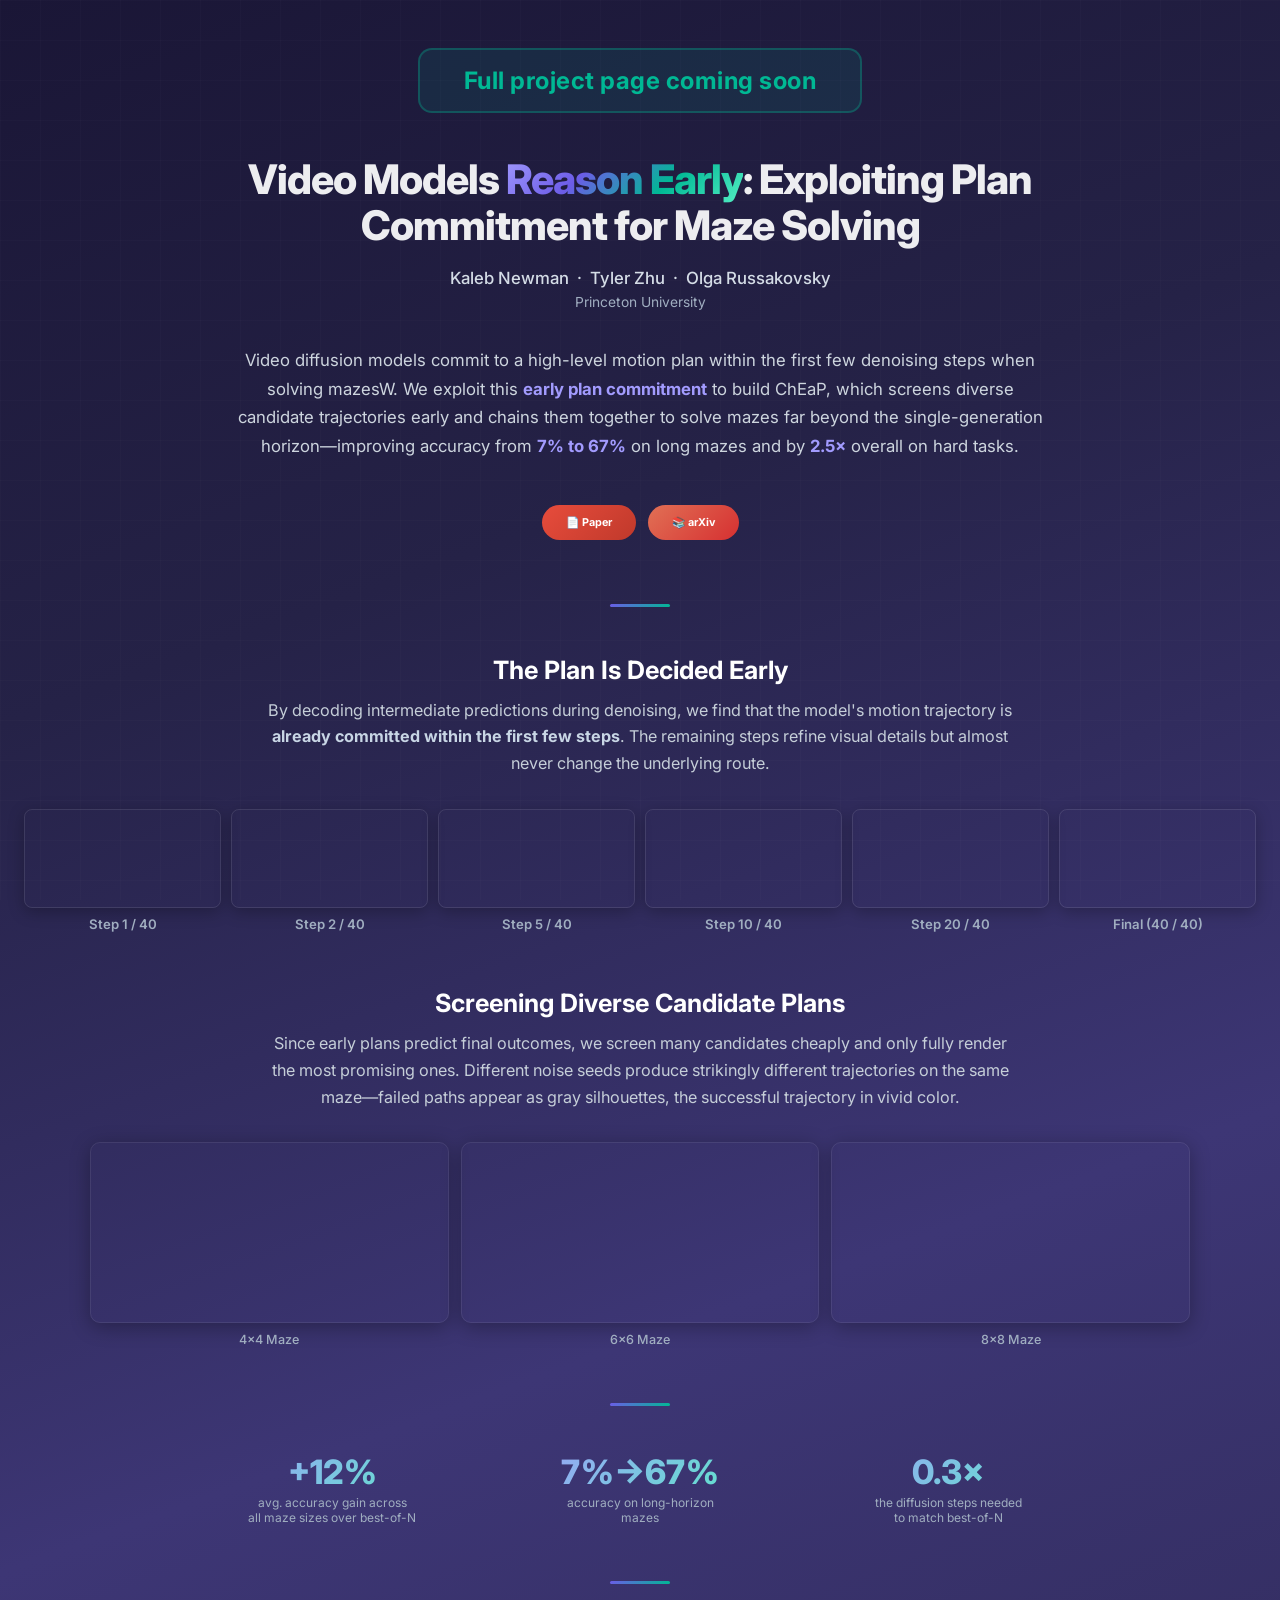
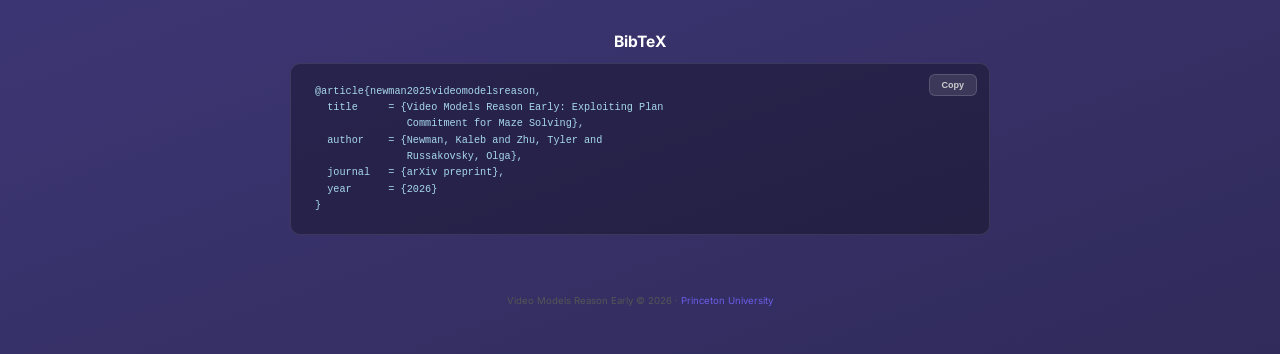
==== index.html @ 37dc49bd "relative sizing_2" ====
<!DOCTYPE html>
<html lang="en">
<head>
  <meta charset="UTF-8">
  <meta name="viewport" content="width=device-width, initial-scale=1.0">
  <title>Video Models Reason Early</title>
  <link rel="preconnect" href="https://fonts.googleapis.com">
  <link href="https://fonts.googleapis.com/css2?family=Inter:wght@400;500;600;700;800;900&display=swap" rel="stylesheet">
  <style>
    :root {
      --accent-1: #6c5ce7;
      --accent-2: #00b894;
      --dark: #1a1a2e;
      --text: #ededf0;
      --text-dim: #a0aec0;
    }
    *, *::before, *::after { box-sizing: border-box; margin: 0; padding: 0; }
    html { scroll-behavior: smooth; font-size: 12px; }
    body {
      font-family: 'Inter', system-ui, sans-serif;
      background: linear-gradient(160deg, #1a1636 0%, #252247 30%, #3d3675 65%, #302b5a 100%);
      color: var(--text);
      min-height: 100vh;
      padding: 48px 24px;
      overflow-x: hidden;
    }
    body::before {
      content: '';
      position: fixed;
      inset: 0;
      background-image:
        linear-gradient(rgba(255,255,255,0.015) 1px, transparent 1px),
        linear-gradient(90deg, rgba(255,255,255,0.015) 1px, transparent 1px);
      background-size: 40px 40px;
      pointer-events: none;
      z-index: 0;
    }

    .wrapper {
      position: relative;
      z-index: 1;
      max-width: 1100px;
      width: 100%;
      margin: 0 auto;
      text-align: center;
    }

    /* Coming soon - prominent at top */
    .coming-soon-top {
      display: inline-block;
      padding: 16px 44px;
      border-radius: 14px;
      font-size: 2.0rem;
      font-weight: 700;
      color: var(--accent-2);
      background: rgba(0, 184, 148, 0.1);
      border: 2px solid rgba(0, 184, 148, 0.3);
      margin-bottom: 44px;
      letter-spacing: 0.5px;
    }

    h1 {
      font-size: 3.4rem;
      font-weight: 800;
      line-height: 1.12;
      letter-spacing: -1px;
      margin-bottom: 20px;
      max-width: 1000px;
      margin-left: auto;
      margin-right: auto;
    }
    h1 .highlight {
      background: linear-gradient(135deg, #a29bfe, #6c5ce7, #00b894, #55efc4);
      -webkit-background-clip: text;
      -webkit-text-fill-color: transparent;
      background-clip: text;
    }

    .authors {
      font-size: 1.4rem;
      color: #d4dce6;
      margin-bottom: 6px;
      font-weight: 500;
    }
    .affiliation {
      font-size: 1.15rem;
      color: var(--text-dim);
      margin-bottom: 36px;
    }

    .synopsis {
      font-size: 1.4rem;
      line-height: 1.7;
      color: #cdd5de;
      max-width: 820px;
      margin: 0 auto 44px;
    }
    .synopsis strong { color: #a29bfe; }

    .links {
      display: flex;
      gap: 12px;
      justify-content: center;
      flex-wrap: wrap;
      margin-bottom: 64px;
    }
    .links a {
      display: inline-flex;
      align-items: center;
      gap: 6px;
      padding: 11px 24px;
      border-radius: 50px;
      font-size: 0.9rem;
      font-weight: 700;
      text-decoration: none;
      transition: transform 0.2s, box-shadow 0.2s;
    }
    .links a:hover {
      transform: translateY(-2px);
      box-shadow: 0 6px 20px rgba(0,0,0,0.35);
    }
    .btn-paper { background: linear-gradient(135deg, #e74c3c, #c0392b); color: #fff; }
    .btn-arxiv { background: linear-gradient(135deg, #e17055, #d63031); color: #fff; }
    .btn-code  { background: linear-gradient(135deg, #2d3436, #636e72); color: #fff; }

    /* Divider */
    .divider {
      width: 60px;
      height: 3px;
      background: linear-gradient(135deg, var(--accent-1), var(--accent-2));
      border-radius: 2px;
      margin: 0 auto 48px;
    }

    /* Section titles */
    .section-title {
      font-size: 2.1rem;
      font-weight: 700;
      margin-bottom: 12px;
      color: #fff;
    }
    .section-desc {
      font-size: 1.35rem;
      line-height: 1.65;
      color: #c5ced8;
      max-width: 750px;
      margin: 0 auto 32px;
    }
    .section-desc strong { color: #c8d6e5; }

    /* Lockin video strip */
    .lockin-strip {
      display: grid;
      grid-template-columns: repeat(6, 1fr);
      gap: 10px;
      margin-bottom: 56px;
      width: 100vw;
      max-width: 1700px;
      margin-left: auto;
      margin-right: auto;
      position: relative;
      left: 50%;
      transform: translateX(-50%);
      padding: 0 24px;
    }
    .lockin-strip video {
      width: 100%;
      border-radius: 8px;
      border: 1px solid rgba(255,255,255,0.1);
      box-shadow: 0 4px 16px rgba(0,0,0,0.25);
    }
    .lockin-strip .step-label {
      margin-top: 5px;
      font-size: 1.1rem;
      color: var(--text-dim);
      font-weight: 600;
    }

    /* Ghost video grid */
    .video-grid {
      display: grid;
      grid-template-columns: repeat(3, 1fr);
      gap: 12px;
      margin-bottom: 56px;
    }
    .video-grid video {
      width: 100%;
      border-radius: 10px;
      border: 1px solid rgba(255,255,255,0.08);
      box-shadow: 0 4px 20px rgba(0,0,0,0.3);
    }
    .video-label {
      margin-top: 6px;
      font-size: 1.05rem;
      color: var(--text-dim);
      font-weight: 500;
    }

    /* Result stats row */
    .stats-row {
      display: grid;
      grid-template-columns: repeat(3, 1fr);
      gap: 24px;
      max-width: 900px;
      margin: 0 auto 56px;
    }
    .stat-item {
      text-align: center;
    }
    .stat-number {
      font-size: 2.8rem;
      font-weight: 800;
      background: linear-gradient(135deg, #a29bfe, #55efc4);
      -webkit-background-clip: text;
      -webkit-text-fill-color: transparent;
      background-clip: text;
      line-height: 1.1;
    }
    .stat-label {
      font-size: 1rem;
      color: var(--text-dim);
      margin-top: 4px;
    }

    /* BibTeX */
    .bibtex-section {
      max-width: 700px;
      margin: 0 auto 40px;
      text-align: left;
    }
    .bibtex-title {
      font-size: 1.3rem;
      font-weight: 700;
      color: #fff;
      margin-bottom: 12px;
      text-align: center;
    }
    .bibtex-box {
      background: rgba(0,0,0,0.3);
      border: 1px solid rgba(255,255,255,0.1);
      border-radius: 10px;
      padding: 20px 24px;
      font-family: 'JetBrains Mono', 'Fira Code', 'Consolas', monospace;
      font-size: 0.85rem;
      line-height: 1.6;
      color: #a8d8ea;
      overflow-x: auto;
      position: relative;
    }
    .bibtex-box .copy-btn {
      position: absolute;
      top: 10px; right: 12px;
      background: rgba(255,255,255,0.1);
      color: #ccc;
      border: 1px solid rgba(255,255,255,0.15);
      padding: 5px 12px;
      border-radius: 6px;
      cursor: pointer;
      font-size: 0.75rem;
      font-weight: 600;
      transition: background 0.2s;
    }
    .bibtex-box .copy-btn:hover { background: rgba(255,255,255,0.2); }

    .footer {
      margin-top: 60px;
      font-size: 0.8rem;
      color: #555;
    }
    .footer a { color: var(--accent-1); text-decoration: none; }

    @media (max-width: 768px) {
      h1 { font-size: 2rem; }
      .video-grid { grid-template-columns: 1fr; max-width: 400px; margin-left: auto; margin-right: auto; }
      .lockin-strip { grid-template-columns: repeat(3, 1fr); }
      .stats-row { grid-template-columns: 1fr; gap: 32px; }
    }
  </style>
</head>
<body>

<div class="wrapper">

  <div class="coming-soon-top">
    Full project page coming soon
  </div>

  <h1>
    Video Models <span class="highlight">Reason Early</span>:
    Exploiting Plan Commitment for Maze Solving
  </h1>

  <p class="authors">Kaleb Newman &nbsp;&middot;&nbsp; Tyler Zhu &nbsp;&middot;&nbsp; Olga Russakovsky</p>
  <p class="affiliation">Princeton University</p>

  <p class="synopsis">
    Video diffusion models commit to a high-level motion plan within the first few denoising steps when solving mazesW.
    We exploit this <strong>early plan commitment</strong> to build ChEaP, which screens diverse candidate
    trajectories early and chains them together to solve mazes far beyond the single-generation horizon&mdash;improving
    accuracy from <strong>7% to 67%</strong> on long mazes and by <strong>2.5&times;</strong> overall on hard tasks.
  </p>

  <div class="links">
    <a href="#" class="btn-paper">&#128196; Paper</a>
    <a href="#" class="btn-arxiv">&#128218; arXiv</a>
    <!-- <a href="#" class="btn-code">&#128187; Code</a> -->
  </div>

  <div class="divider"></div>

  <!-- ==================== EARLY PLAN COMMITMENT ==================== -->
  <div class="section-title">The Plan Is Decided Early</div>
  <p class="section-desc">
    By decoding intermediate predictions during denoising, we find that the model's motion trajectory
    is <strong>already committed within the first few steps</strong>. The remaining steps refine
    visual details but almost never change the underlying route.
  </p>

  <div class="lockin-strip">
    <div>
      <video autoplay muted loop playsinline>
        <source src="videos_cropped/lockin/x0_step_001.mp4" type="video/mp4">
      </video>
      <div class="step-label">Step 1 / 40</div>
    </div>
    <div>
      <video autoplay muted loop playsinline>
        <source src="videos_cropped/lockin/x0_step_002.mp4" type="video/mp4">
      </video>
      <div class="step-label">Step 2 / 40</div>
    </div>
    <div>
      <video autoplay muted loop playsinline>
        <source src="videos_cropped/lockin/x0_step_005.mp4" type="video/mp4">
      </video>
      <div class="step-label">Step 5 / 40</div>
    </div>
    <div>
      <video autoplay muted loop playsinline>
        <source src="videos_cropped/lockin/x0_step_010.mp4" type="video/mp4">
      </video>
      <div class="step-label">Step 10 / 40</div>
    </div>
    <div>
      <video autoplay muted loop playsinline>
        <source src="videos_cropped/lockin/x0_step_020.mp4" type="video/mp4">
      </video>
      <div class="step-label">Step 20 / 40</div>
    </div>
    <div>
      <video autoplay muted loop playsinline>
        <source src="videos_cropped/lockin/final.mp4" type="video/mp4">
      </video>
      <div class="step-label">Final (40 / 40)</div>
    </div>
  </div>

  <!-- ==================== SCREENING ==================== -->
  <div class="section-title">Screening Diverse Candidate Plans</div>
  <p class="section-desc">
    Since early plans predict final outcomes, we screen many candidates cheaply and only
    fully render the most promising ones. Different noise seeds produce strikingly different
    trajectories on the same maze&mdash;failed paths appear as gray silhouettes,
    the successful trajectory in vivid color.
  </p>

  <div class="video-grid">
    <div>
      <video autoplay muted loop playsinline>
        <source src="videos_cropped/ghost_x0_size4_lake65_maze005.mp4" type="video/mp4">
      </video>
      <div class="video-label">4&times;4 Maze</div>
    </div>
    <div>
      <video autoplay muted loop playsinline>
        <source src="videos_cropped/ghost_x0_size6_lake65_maze001.mp4" type="video/mp4">
      </video>
      <div class="video-label">6&times;6 Maze</div>
    </div>
    <div>
      <video autoplay muted loop playsinline>
        <source src="videos_cropped/ghost_x0_size8_lake50_maze006.mp4" type="video/mp4">
      </video>
      <div class="video-label">8&times;8 Maze</div>
    </div>
  </div>

  <div class="divider"></div>

  <div class="stats-row">
    <div class="stat-item">
      <div class="stat-number">+12%</div>
      <div class="stat-label">avg. accuracy gain across<br>all maze sizes over best-of-N</div>
    </div>
    <div class="stat-item">
      <div class="stat-number">7%&rarr;67%</div>
      <div class="stat-label">accuracy on long-horizon<br>mazes</div>
    </div>
    <div class="stat-item">
      <div class="stat-number">0.3&times;</div>
      <div class="stat-label">the diffusion steps needed<br>to match best-of-N</div>
    </div>
  </div>

  <div class="divider"></div>

  <div class="bibtex-section">
    <div class="bibtex-title">BibTeX</div>
    <div class="bibtex-box">
      <button class="copy-btn" onclick="navigator.clipboard.writeText(document.getElementById('bib-text').innerText)">Copy</button>
<pre id="bib-text">@article{newman2025videomodelsreason,
  title     = {Video Models Reason Early: Exploiting Plan
               Commitment for Maze Solving},
  author    = {Newman, Kaleb and Zhu, Tyler and
               Russakovsky, Olga},
  journal   = {arXiv preprint},
  year      = {2026}
}</pre>
    </div>
  </div>

  <div class="footer">
    <p>Video Models Reason Early &copy; 2026 &middot; <a href="https://www.cs.princeton.edu/">Princeton University</a></p>
  </div>

</div>

</body>
</html>
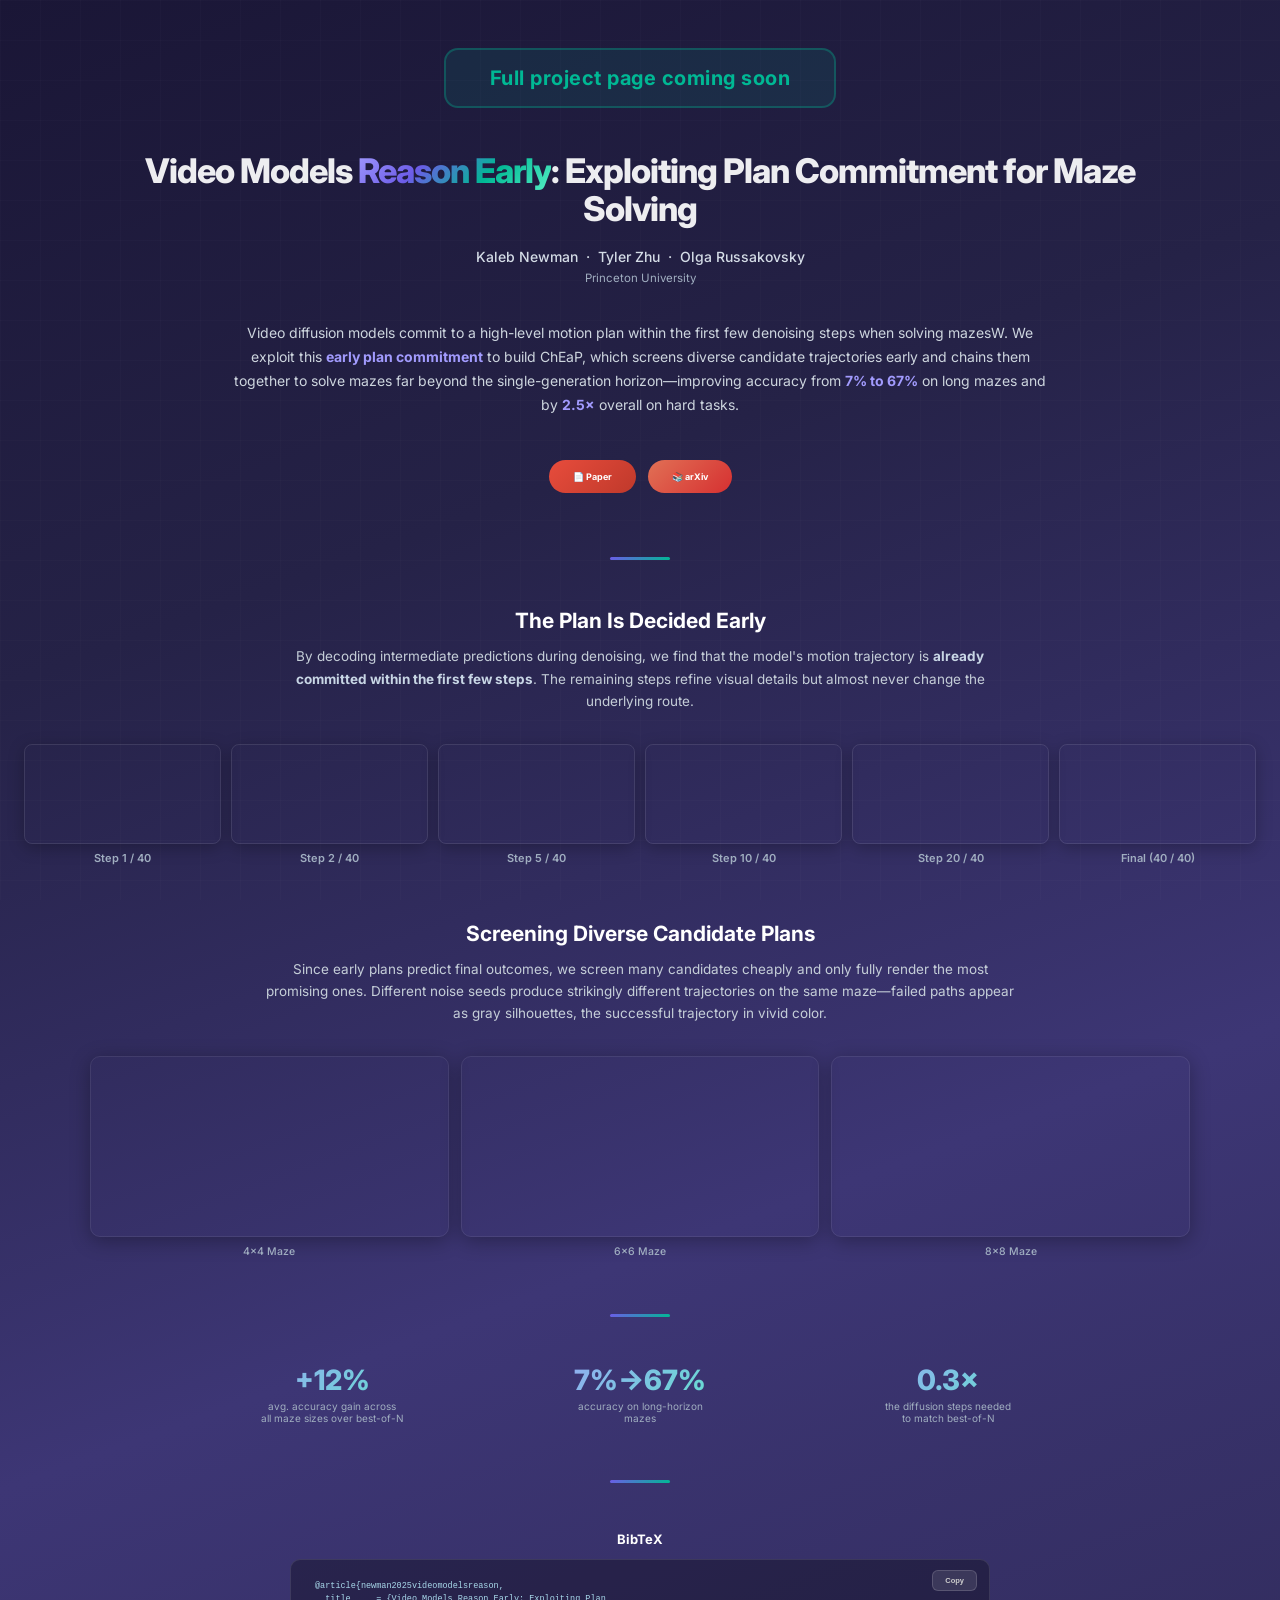
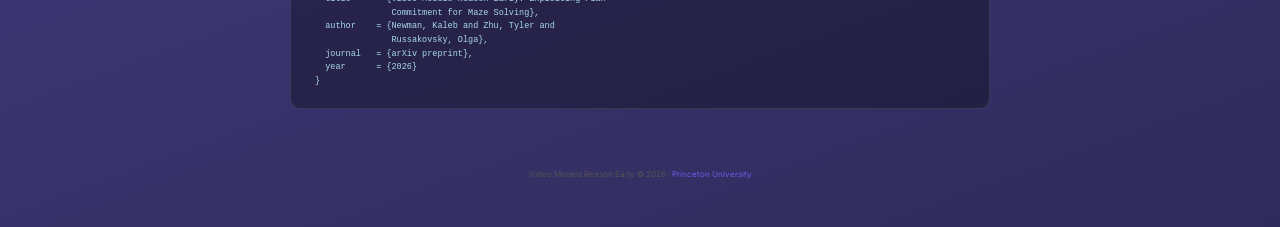
==== commit ccdf1606: "relative sizing_3" ====
--- a/index.html
+++ b/index.html
@@ -15,7 +15,7 @@
       --text-dim: #a0aec0;
     }
     *, *::before, *::after { box-sizing: border-box; margin: 0; padding: 0; }
-    html { scroll-behavior: smooth; font-size: 12px; }
+    html { scroll-behavior: smooth; font-size: 10px; }
     body {
       font-family: 'Inter', system-ui, sans-serif;
       background: linear-gradient(160deg, #1a1636 0%, #252247 30%, #3d3675 65%, #302b5a 100%);
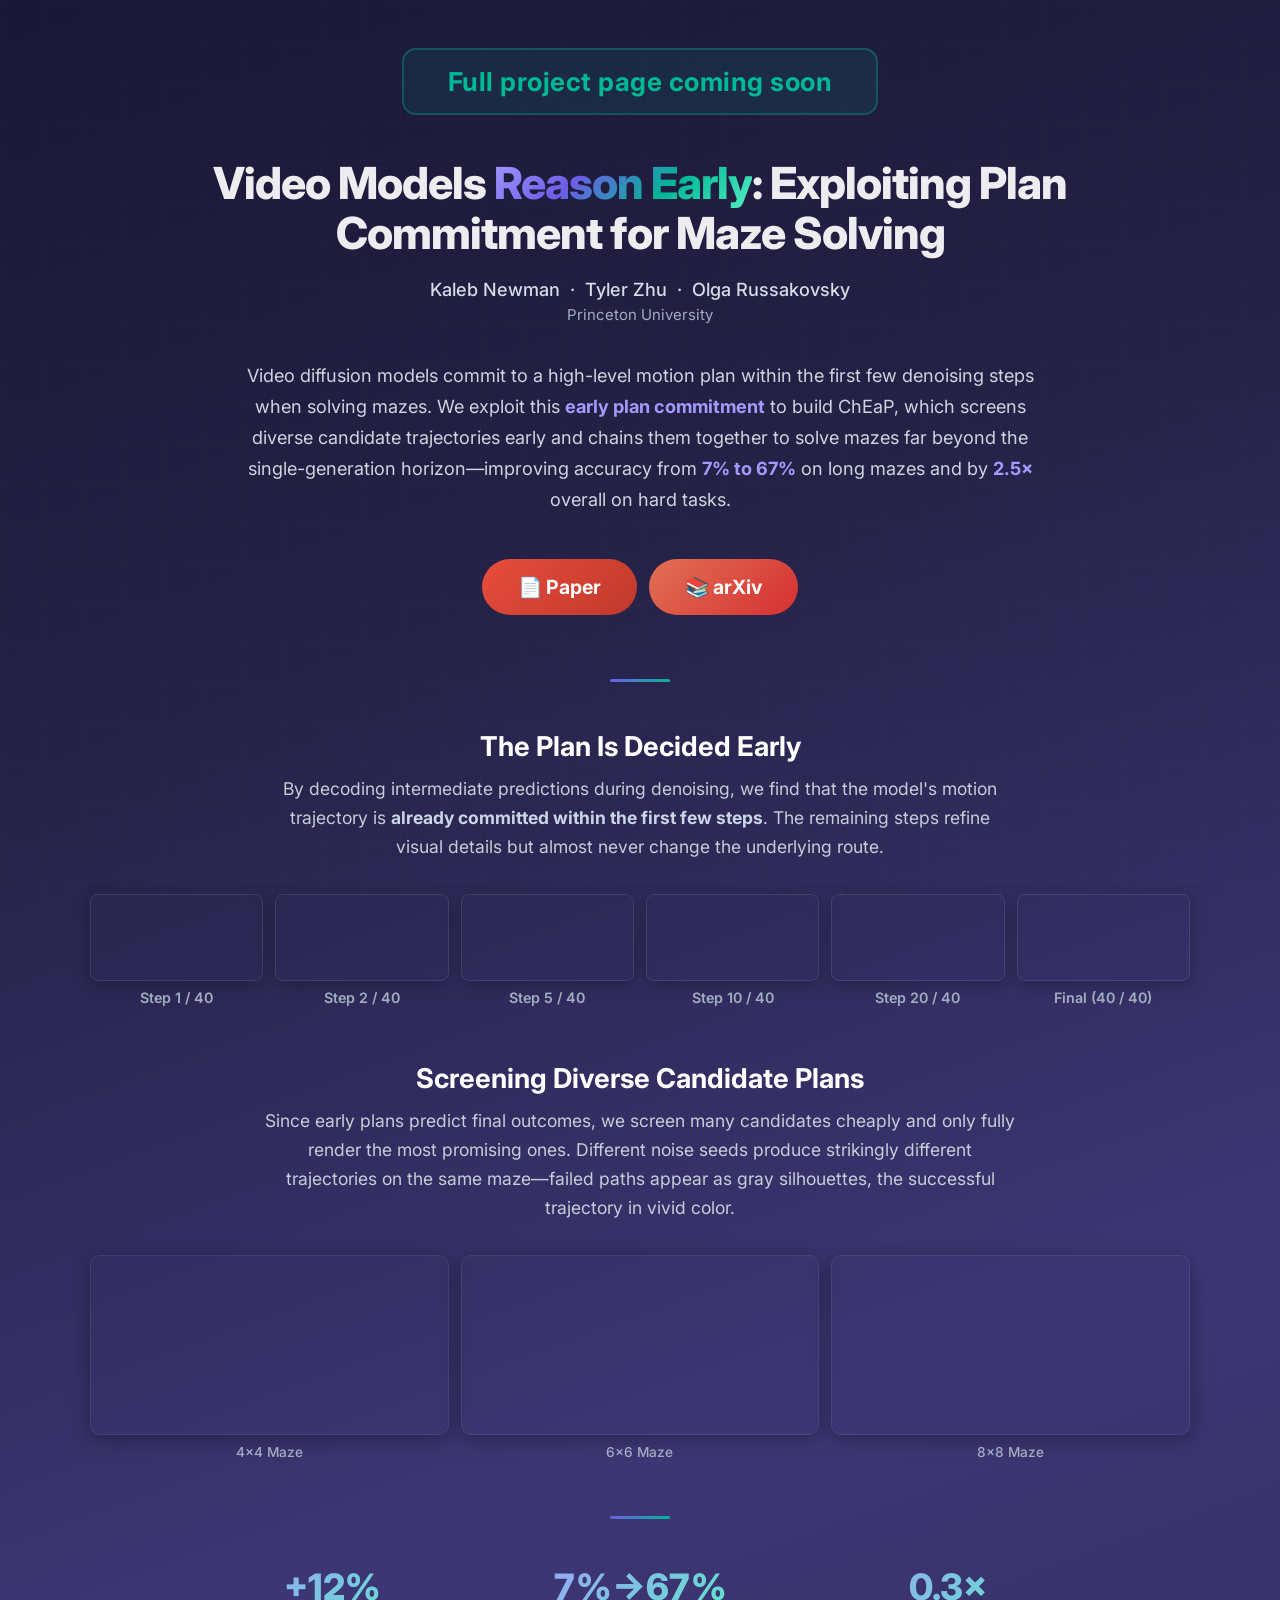
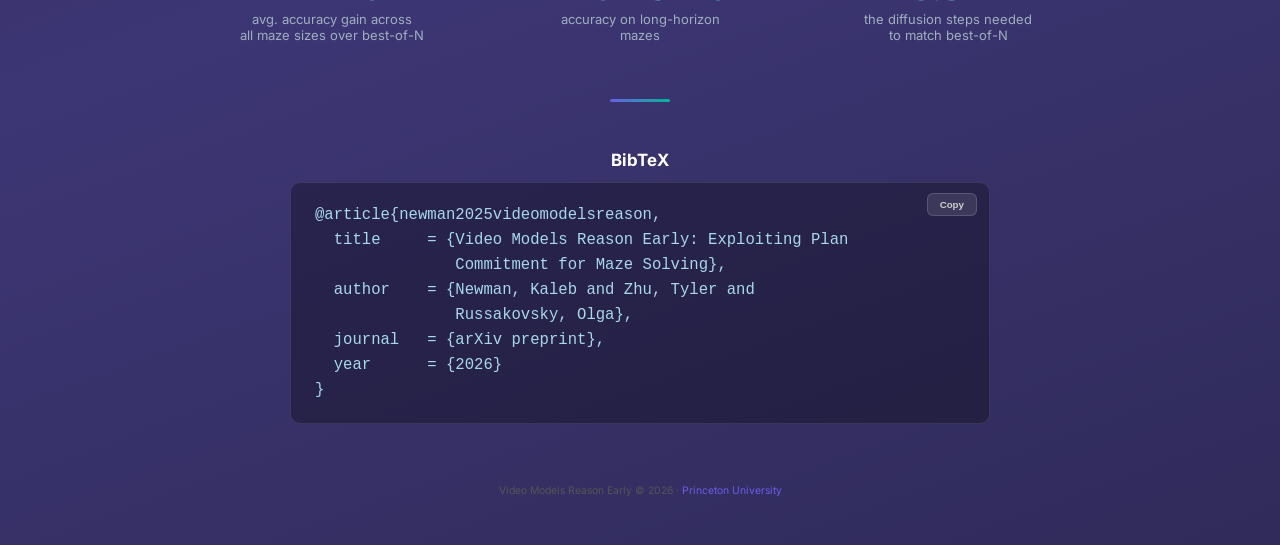
==== commit c0700949: "changes" ====
--- a/index.html
+++ b/index.html
@@ -15,7 +15,7 @@
       --text-dim: #a0aec0;
     }
     *, *::before, *::after { box-sizing: border-box; margin: 0; padding: 0; }
-    html { scroll-behavior: smooth; font-size: 10px; }
+    html { scroll-behavior: smooth; font-size: 13px; }
     body {
       font-family: 'Inter', system-ui, sans-serif;
       background: linear-gradient(160deg, #1a1636 0%, #252247 30%, #3d3675 65%, #302b5a 100%);
@@ -108,9 +108,9 @@
       display: inline-flex;
       align-items: center;
       gap: 6px;
-      padding: 11px 24px;
+      padding: 16px 36px;
       border-radius: 50px;
-      font-size: 0.9rem;
+      font-size: 1.5rem;
       font-weight: 700;
       text-decoration: none;
       transition: transform 0.2s, box-shadow 0.2s;
@@ -152,16 +152,10 @@
     .lockin-strip {
       display: grid;
       grid-template-columns: repeat(6, 1fr);
-      gap: 10px;
+      gap: 12px;
       margin-bottom: 56px;
-      width: 100vw;
-      max-width: 1700px;
-      margin-left: auto;
-      margin-right: auto;
-      position: relative;
-      left: 50%;
-      transform: translateX(-50%);
-      padding: 0 24px;
+      max-width: 100%;
+      padding: 0;
     }
     .lockin-strip video {
       width: 100%;
@@ -241,7 +235,7 @@
       border-radius: 10px;
       padding: 20px 24px;
       font-family: 'JetBrains Mono', 'Fira Code', 'Consolas', monospace;
-      font-size: 0.85rem;
+      font-size: 1.2rem;
       line-height: 1.6;
       color: #a8d8ea;
       overflow-x: auto;
@@ -290,11 +284,11 @@
     Exploiting Plan Commitment for Maze Solving
   </h1>
 
-  <p class="authors">Kaleb Newman &nbsp;&middot;&nbsp; Tyler Zhu &nbsp;&middot;&nbsp; Olga Russakovsky</p>
+  <p class="authors"><a href="https://knewman2.github.io/" style="color: inherit; text-decoration: none;">Kaleb Newman</a> &nbsp;&middot;&nbsp; <a href="https://tylerzhu.com/" style="color: inherit; text-decoration: none;">Tyler Zhu</a> &nbsp;&middot;&nbsp; <a href="https://www.cs.princeton.edu/~olgarus/" style="color: inherit; text-decoration: none;">Olga Russakovsky</a></p>
   <p class="affiliation">Princeton University</p>
 
   <p class="synopsis">
-    Video diffusion models commit to a high-level motion plan within the first few denoising steps when solving mazesW.
+    Video diffusion models commit to a high-level motion plan within the first few denoising steps when solving mazes.
     We exploit this <strong>early plan commitment</strong> to build ChEaP, which screens diverse candidate
     trajectories early and chains them together to solve mazes far beyond the single-generation horizon&mdash;improving
     accuracy from <strong>7% to 67%</strong> on long mazes and by <strong>2.5&times;</strong> overall on hard tasks.
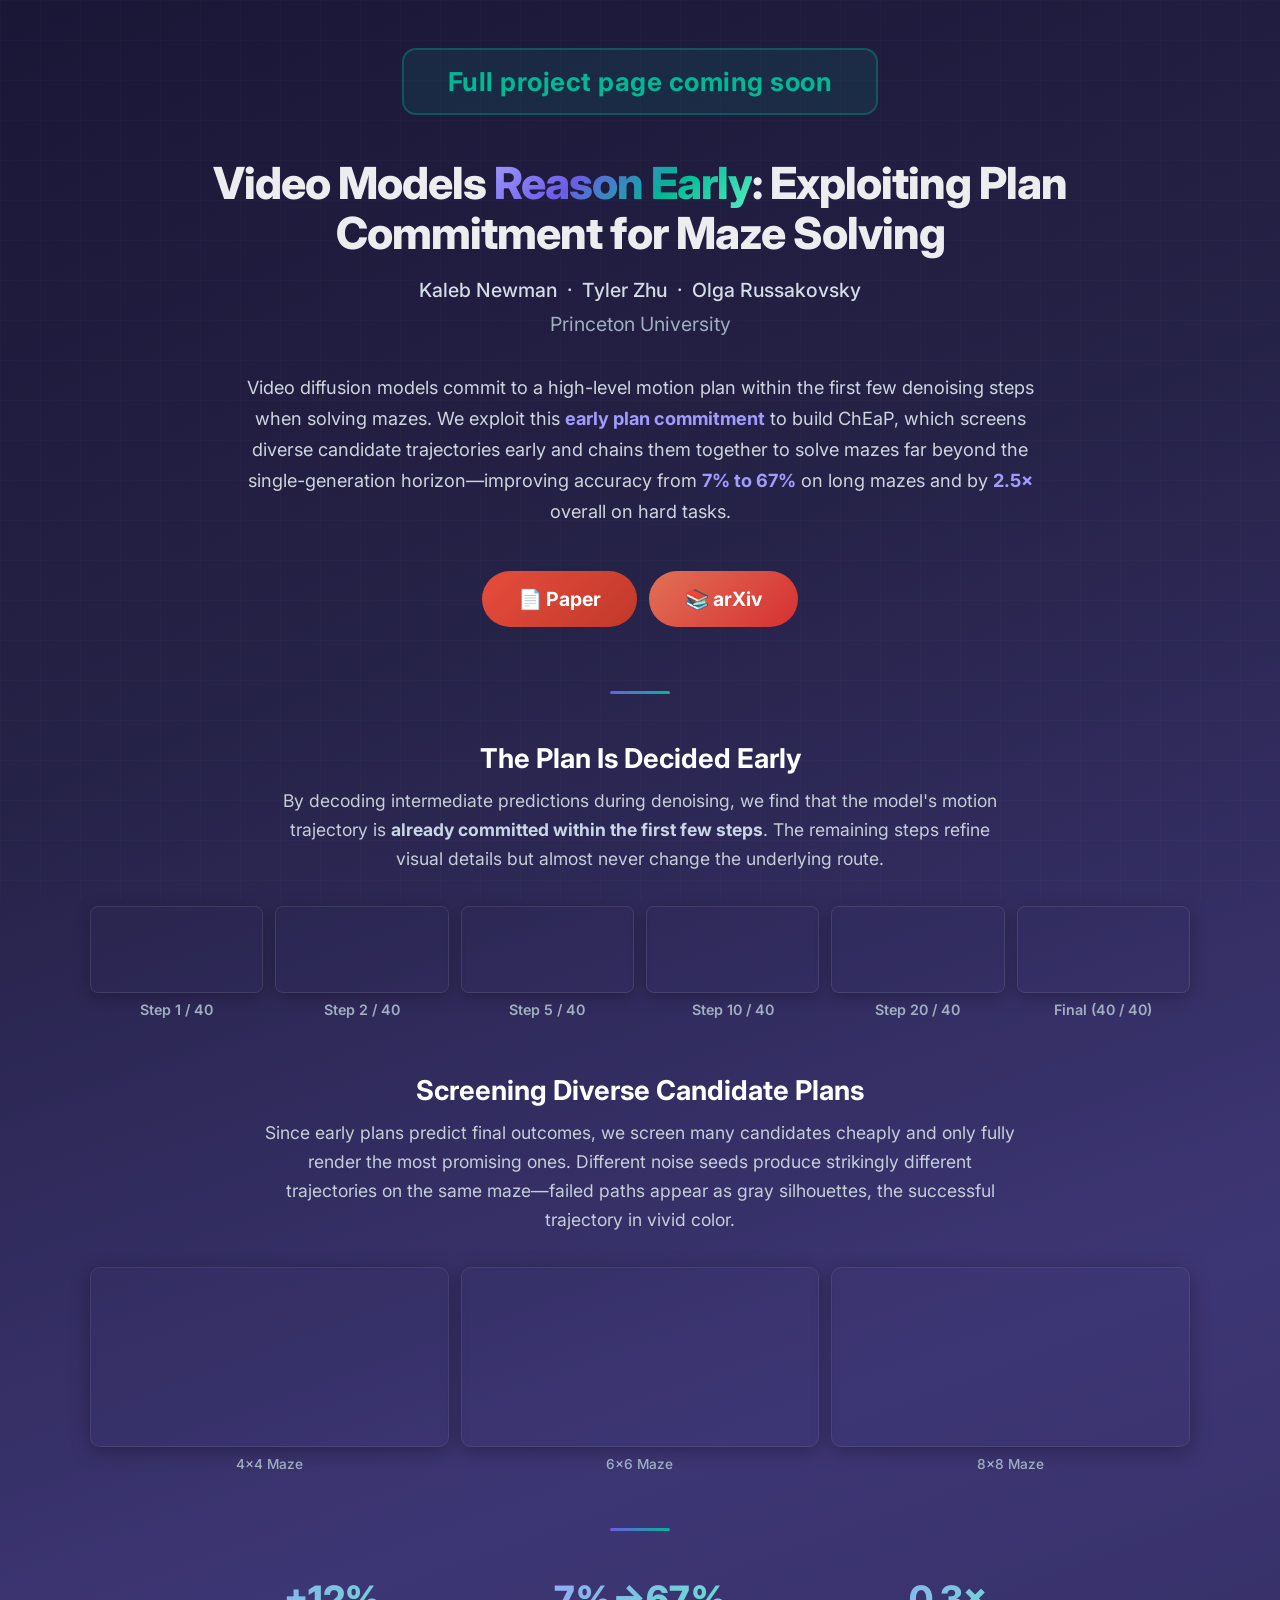
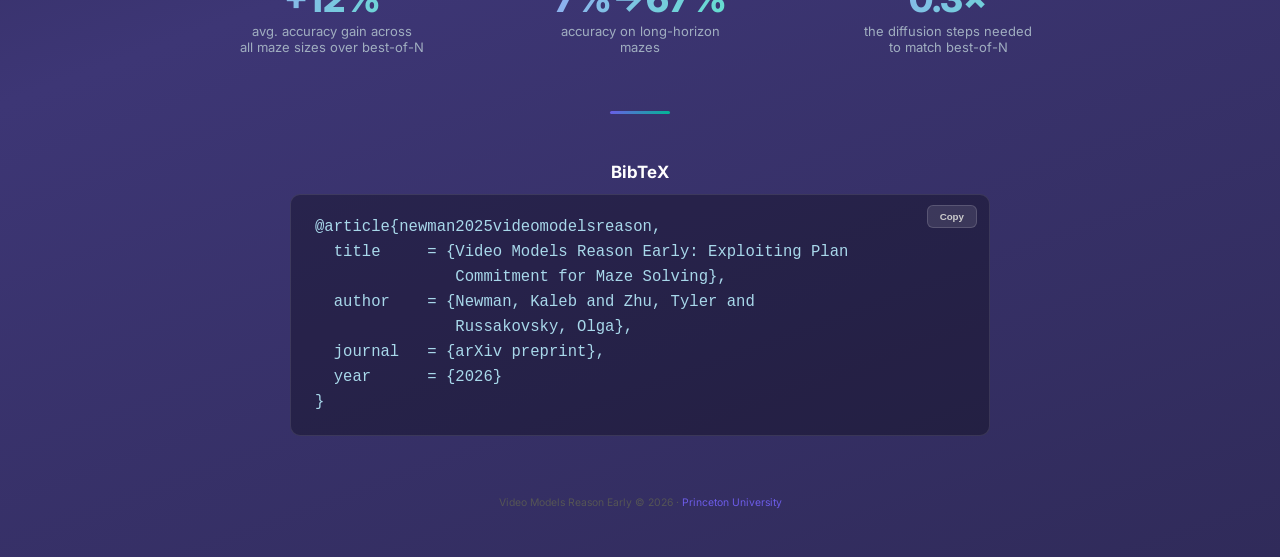
==== commit 47577cbc: "make author affil larger" ====
--- a/index.html
+++ b/index.html
@@ -77,13 +77,13 @@
     }
 
     .authors {
-      font-size: 1.4rem;
+      font-size: 1.5rem;
       color: #d4dce6;
-      margin-bottom: 6px;
+      margin-bottom: 10px;
       font-weight: 500;
     }
     .affiliation {
-      font-size: 1.15rem;
+      font-size: 1.5rem;
       color: var(--text-dim);
       margin-bottom: 36px;
     }
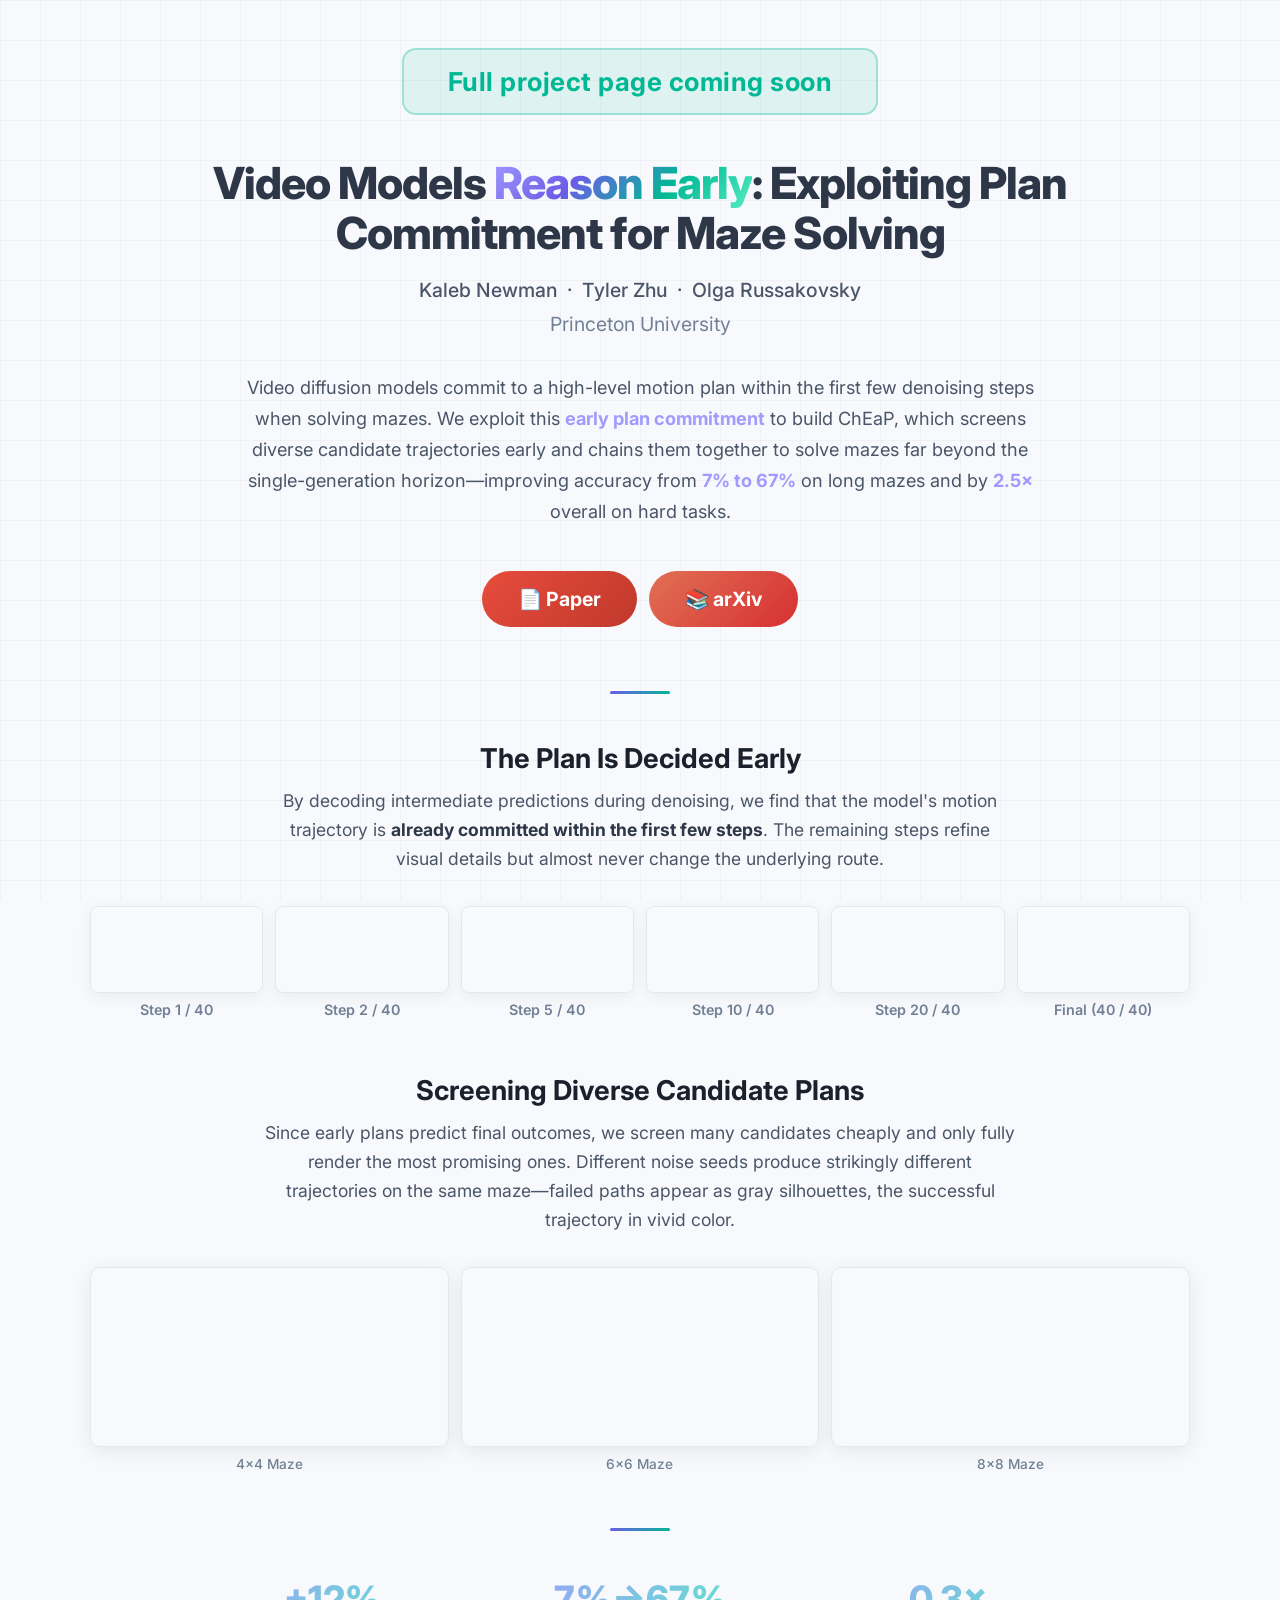
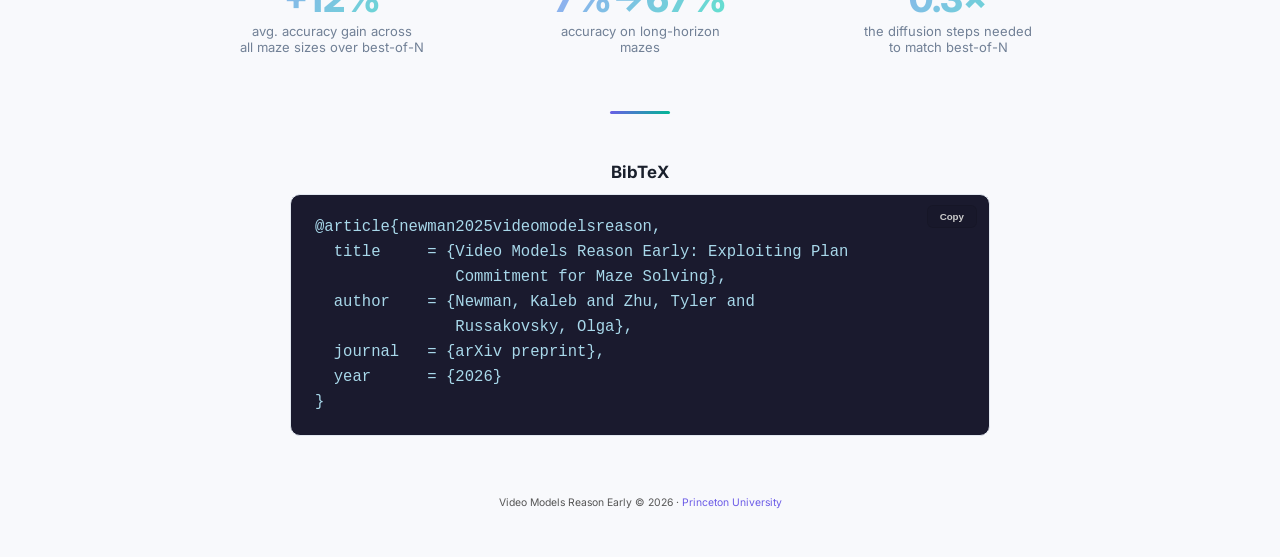
==== commit ada7f43b: "white background theme" ====
--- a/index.html
+++ b/index.html
@@ -11,14 +11,14 @@
       --accent-1: #6c5ce7;
       --accent-2: #00b894;
       --dark: #1a1a2e;
-      --text: #ededf0;
-      --text-dim: #a0aec0;
+      --text: #2d3748;
+      --text-dim: #718096;
     }
     *, *::before, *::after { box-sizing: border-box; margin: 0; padding: 0; }
     html { scroll-behavior: smooth; font-size: 13px; }
     body {
       font-family: 'Inter', system-ui, sans-serif;
-      background: linear-gradient(160deg, #1a1636 0%, #252247 30%, #3d3675 65%, #302b5a 100%);
+      background: #f8f9fc;
       color: var(--text);
       min-height: 100vh;
       padding: 48px 24px;
@@ -29,8 +29,8 @@
       position: fixed;
       inset: 0;
       background-image:
-        linear-gradient(rgba(255,255,255,0.015) 1px, transparent 1px),
-        linear-gradient(90deg, rgba(255,255,255,0.015) 1px, transparent 1px);
+        linear-gradient(rgba(0,0,0,0.03) 1px, transparent 1px),
+        linear-gradient(90deg, rgba(0,0,0,0.03) 1px, transparent 1px);
       background-size: 40px 40px;
       pointer-events: none;
       z-index: 0;
@@ -78,7 +78,7 @@
 
     .authors {
       font-size: 1.5rem;
-      color: #d4dce6;
+      color: #4a5568;
       margin-bottom: 10px;
       font-weight: 500;
     }
@@ -91,7 +91,7 @@
     .synopsis {
       font-size: 1.4rem;
       line-height: 1.7;
-      color: #cdd5de;
+      color: #4a5568;
       max-width: 820px;
       margin: 0 auto 44px;
     }
@@ -137,16 +137,16 @@
       font-size: 2.1rem;
       font-weight: 700;
       margin-bottom: 12px;
-      color: #fff;
+      color: #1a202c;
     }
     .section-desc {
       font-size: 1.35rem;
       line-height: 1.65;
-      color: #c5ced8;
+      color: #4a5568;
       max-width: 750px;
       margin: 0 auto 32px;
     }
-    .section-desc strong { color: #c8d6e5; }
+    .section-desc strong { color: #2d3748; }
 
     /* Lockin video strip */
     .lockin-strip {
@@ -160,8 +160,8 @@
     .lockin-strip video {
       width: 100%;
       border-radius: 8px;
-      border: 1px solid rgba(255,255,255,0.1);
-      box-shadow: 0 4px 16px rgba(0,0,0,0.25);
+      border: 1px solid #e2e8f0;
+      box-shadow: 0 4px 16px rgba(0,0,0,0.06);
     }
     .lockin-strip .step-label {
       margin-top: 5px;
@@ -180,8 +180,8 @@
     .video-grid video {
       width: 100%;
       border-radius: 10px;
-      border: 1px solid rgba(255,255,255,0.08);
-      box-shadow: 0 4px 20px rgba(0,0,0,0.3);
+      border: 1px solid #e2e8f0;
+      box-shadow: 0 4px 20px rgba(0,0,0,0.08);
     }
     .video-label {
       margin-top: 6px;
@@ -225,13 +225,13 @@
     .bibtex-title {
       font-size: 1.3rem;
       font-weight: 700;
-      color: #fff;
+      color: #1a202c;
       margin-bottom: 12px;
       text-align: center;
     }
     .bibtex-box {
-      background: rgba(0,0,0,0.3);
-      border: 1px solid rgba(255,255,255,0.1);
+      background: #1a1a2e;
+      border: 1px solid #e2e8f0;
       border-radius: 10px;
       padding: 20px 24px;
       font-family: 'JetBrains Mono', 'Fira Code', 'Consolas', monospace;
@@ -244,9 +244,9 @@
     .bibtex-box .copy-btn {
       position: absolute;
       top: 10px; right: 12px;
-      background: rgba(255,255,255,0.1);
+      background: rgba(0,0,0,0.05);
       color: #ccc;
-      border: 1px solid rgba(255,255,255,0.15);
+      border: 1px solid rgba(0,0,0,0.1);
       padding: 5px 12px;
       border-radius: 6px;
       cursor: pointer;
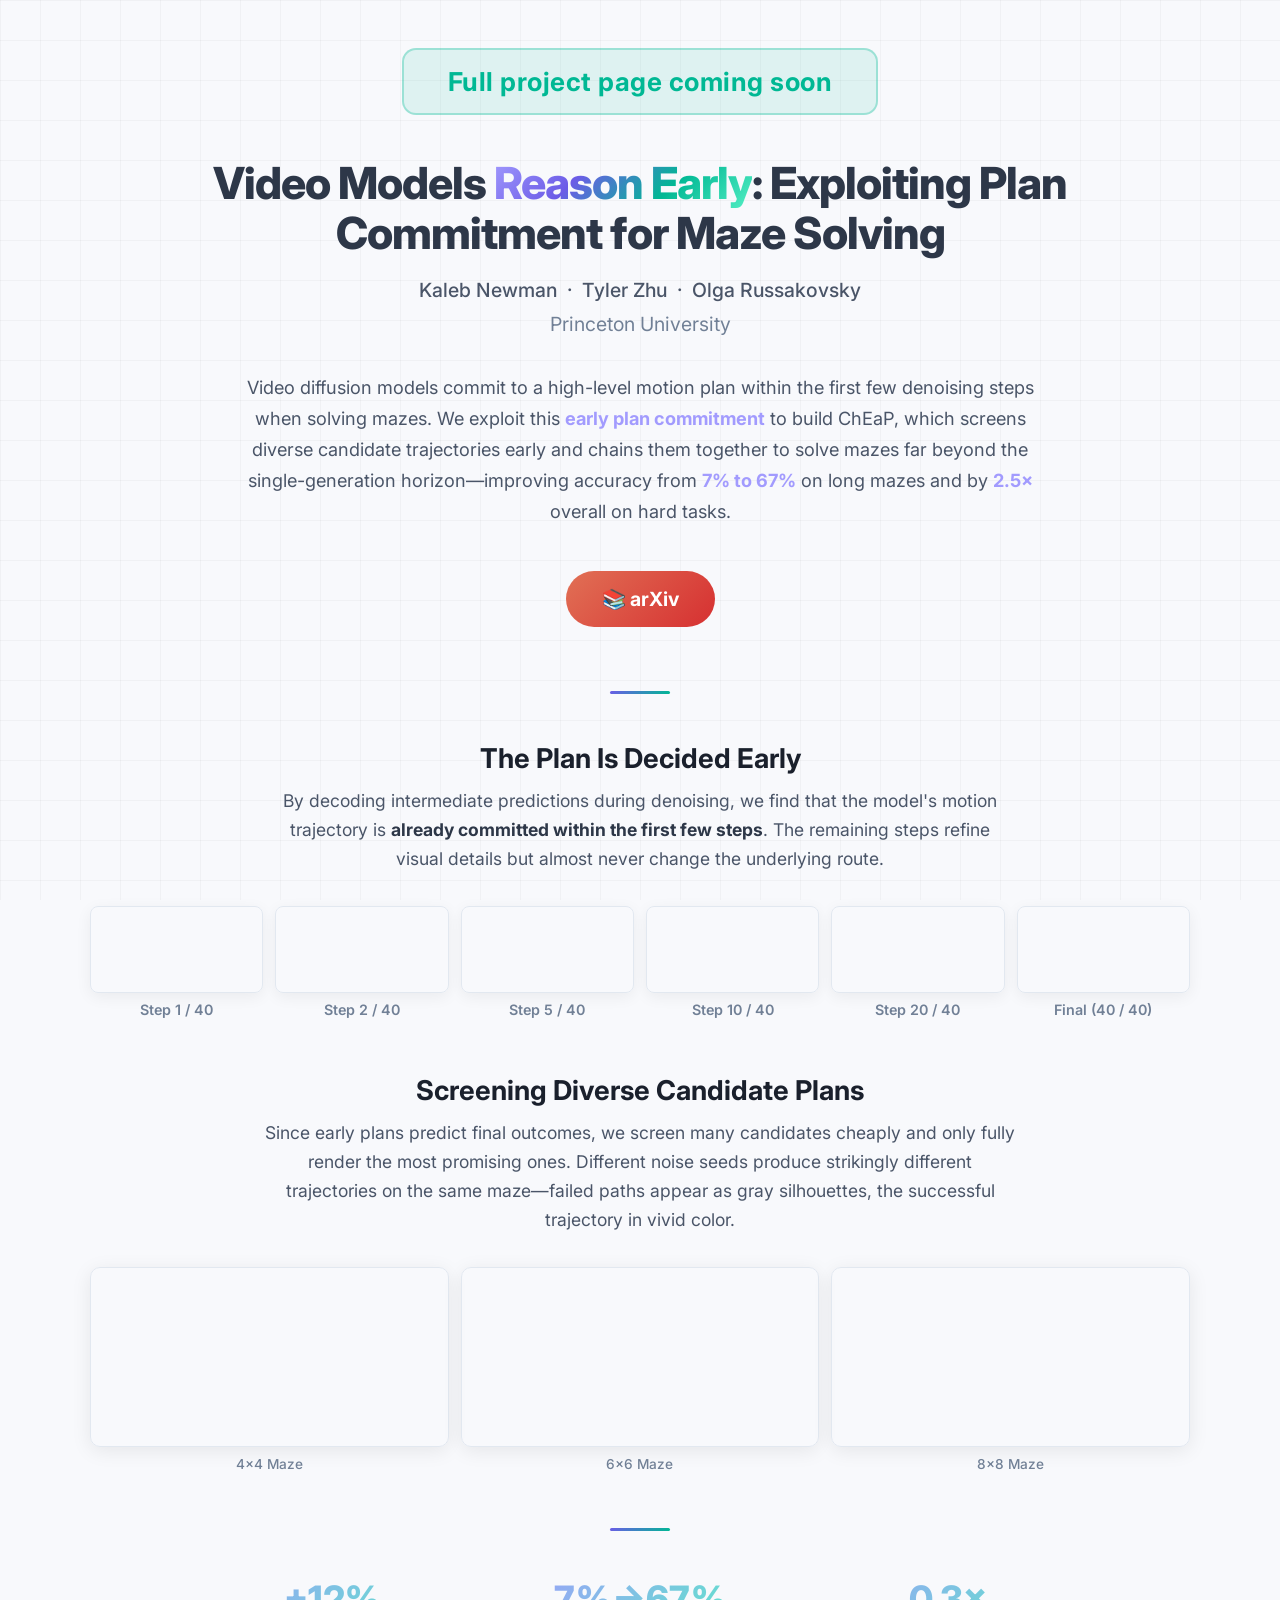
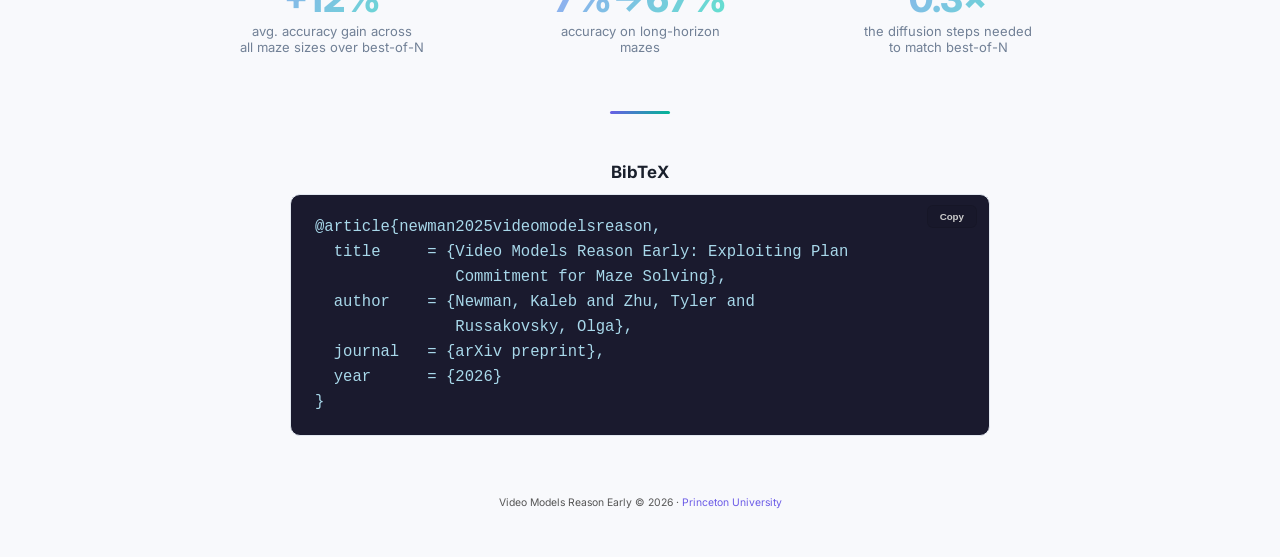
==== commit 109803df: "link arxiv, remove paper button" ====
--- a/index.html
+++ b/index.html
@@ -295,9 +295,7 @@
   </p>
 
   <div class="links">
-    <a href="#" class="btn-paper">&#128196; Paper</a>
-    <a href="#" class="btn-arxiv">&#128218; arXiv</a>
-    <!-- <a href="#" class="btn-code">&#128187; Code</a> -->
+    <a href="https://arxiv.org/abs/2603.30043" class="btn-arxiv">&#128218; arXiv</a>
   </div>
 
   <div class="divider"></div>
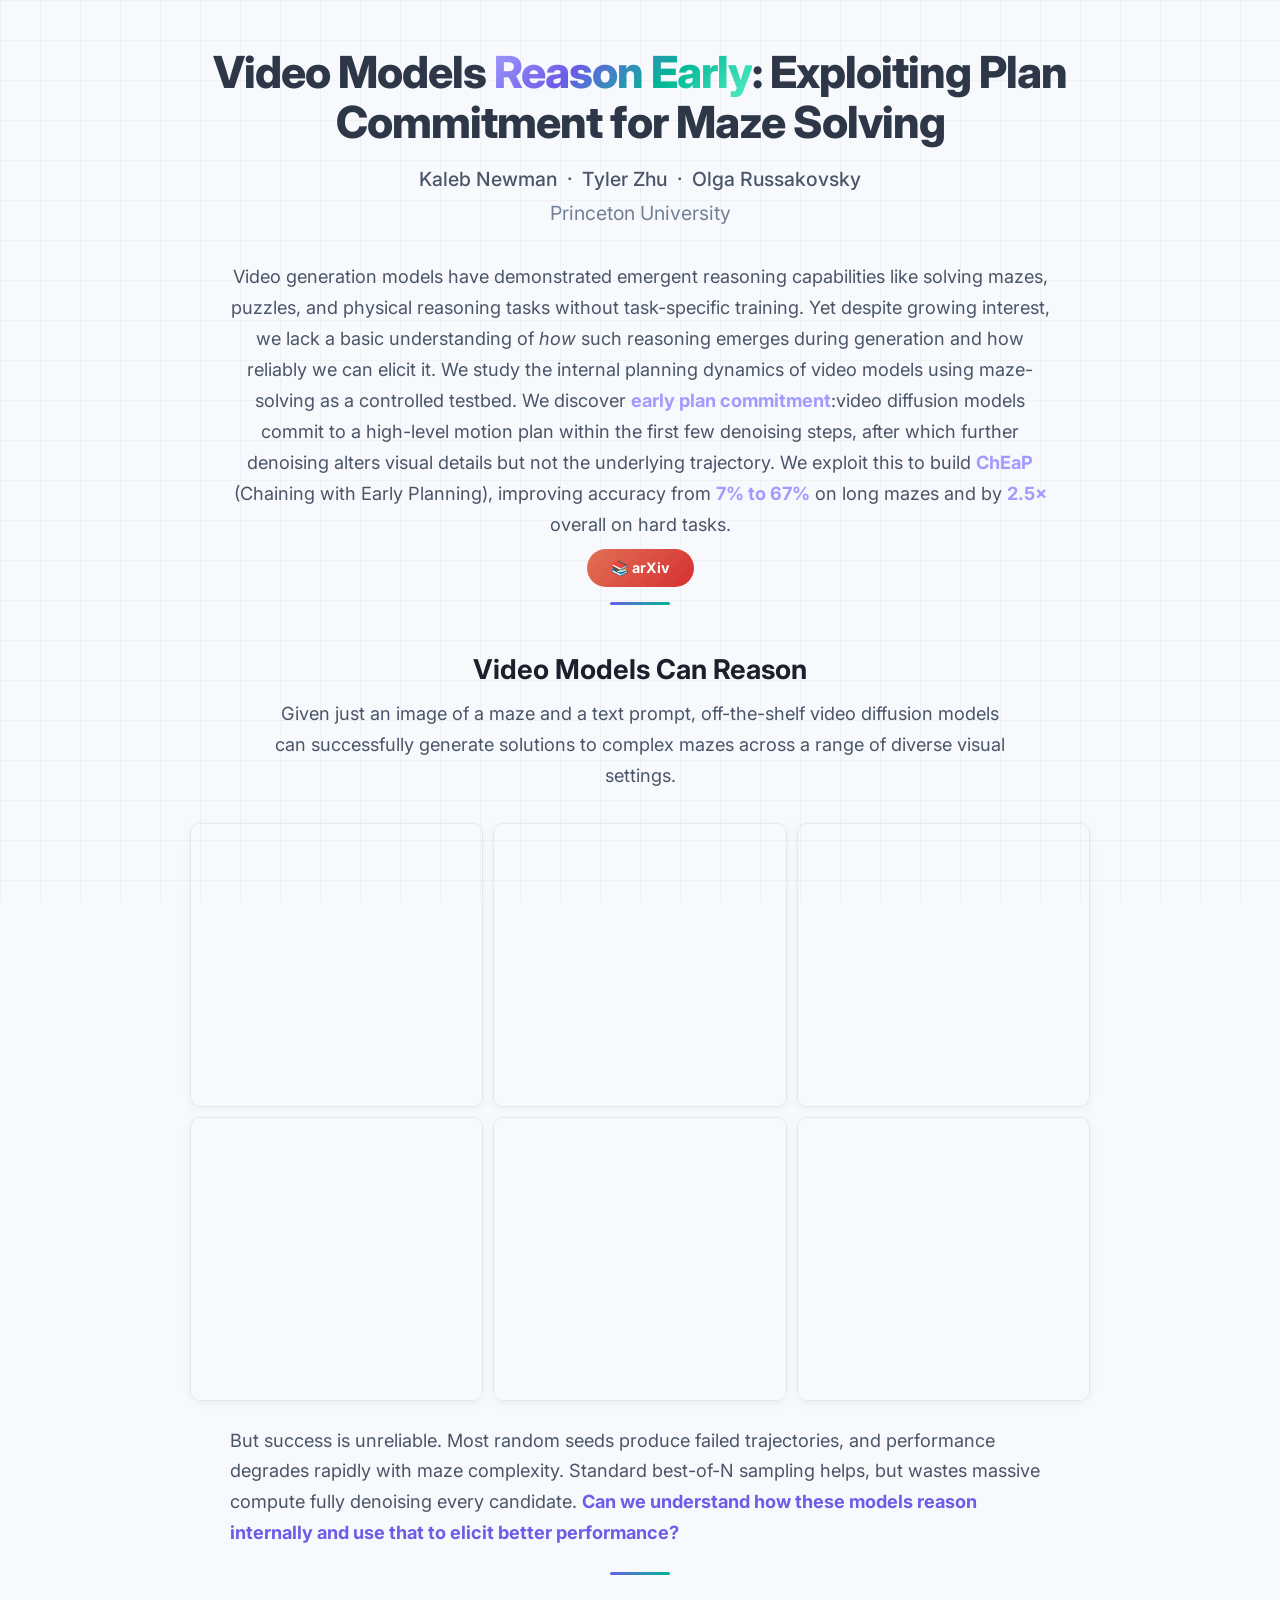
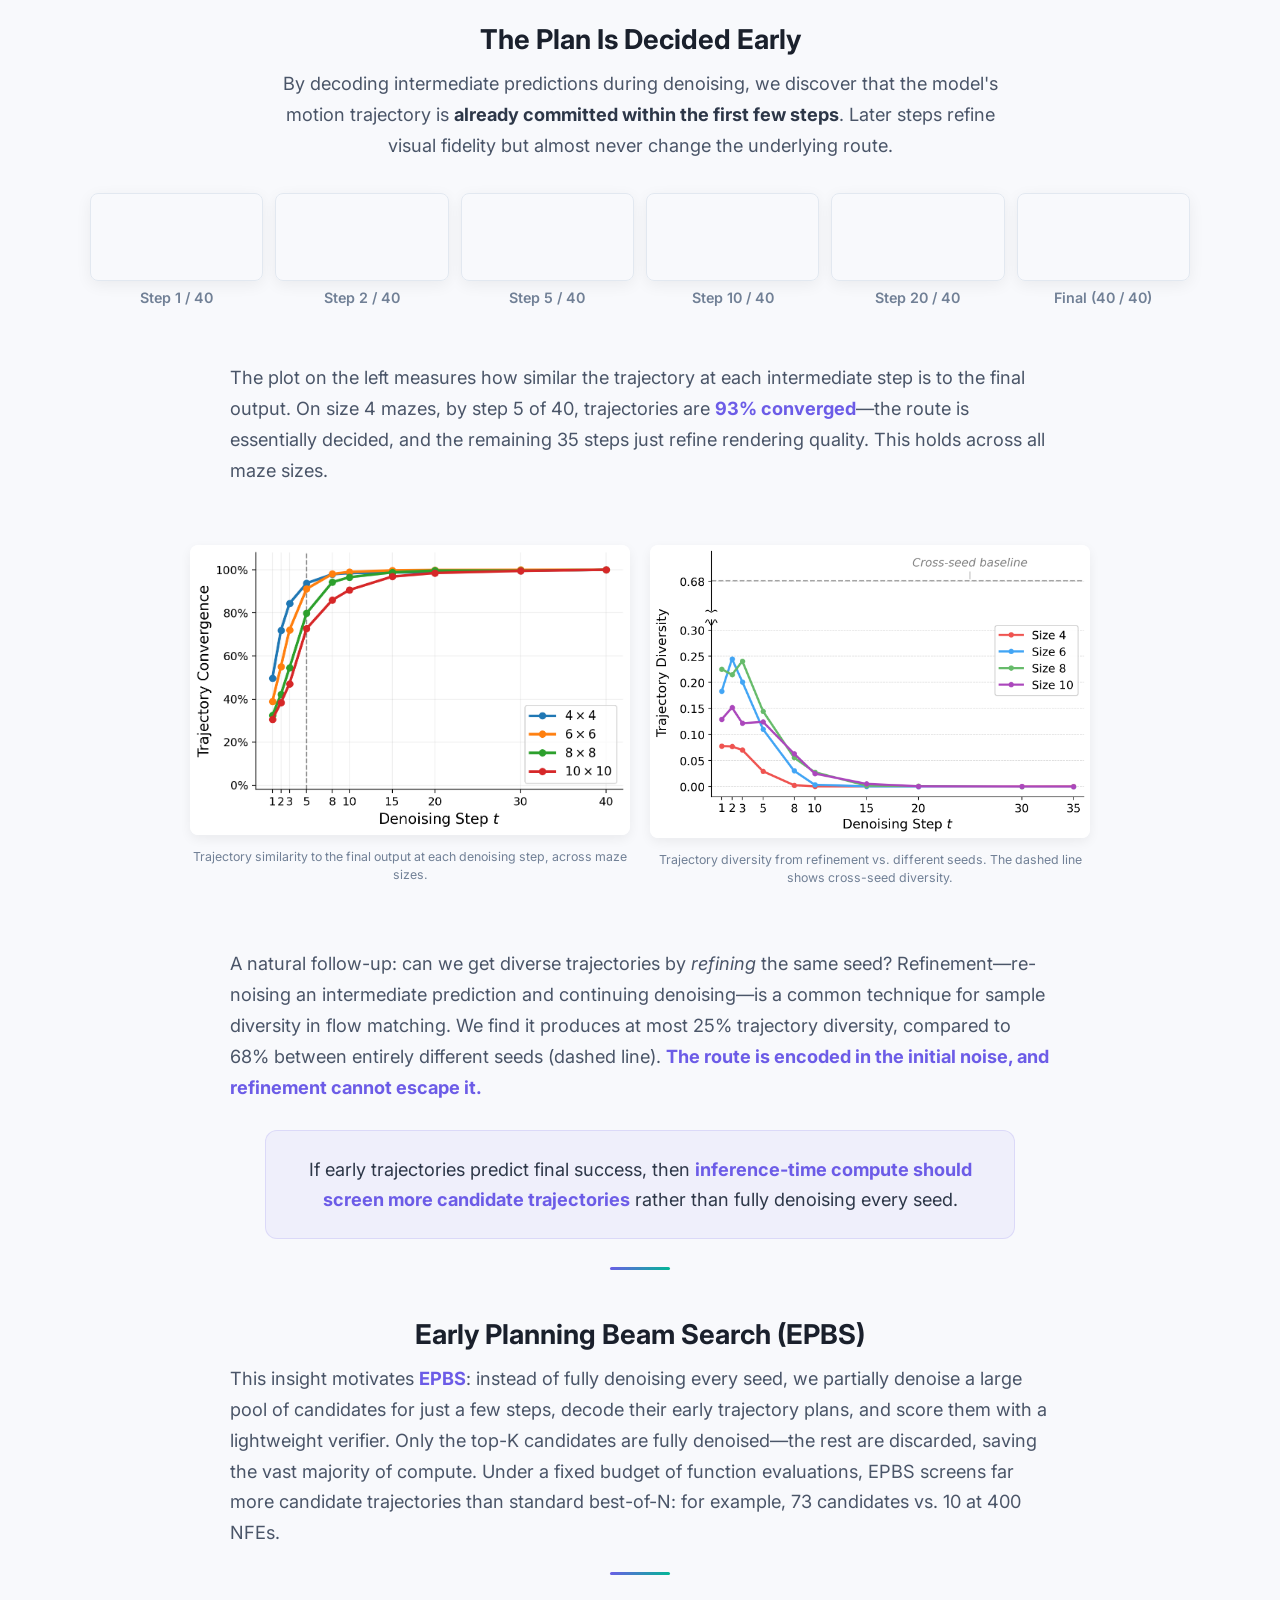
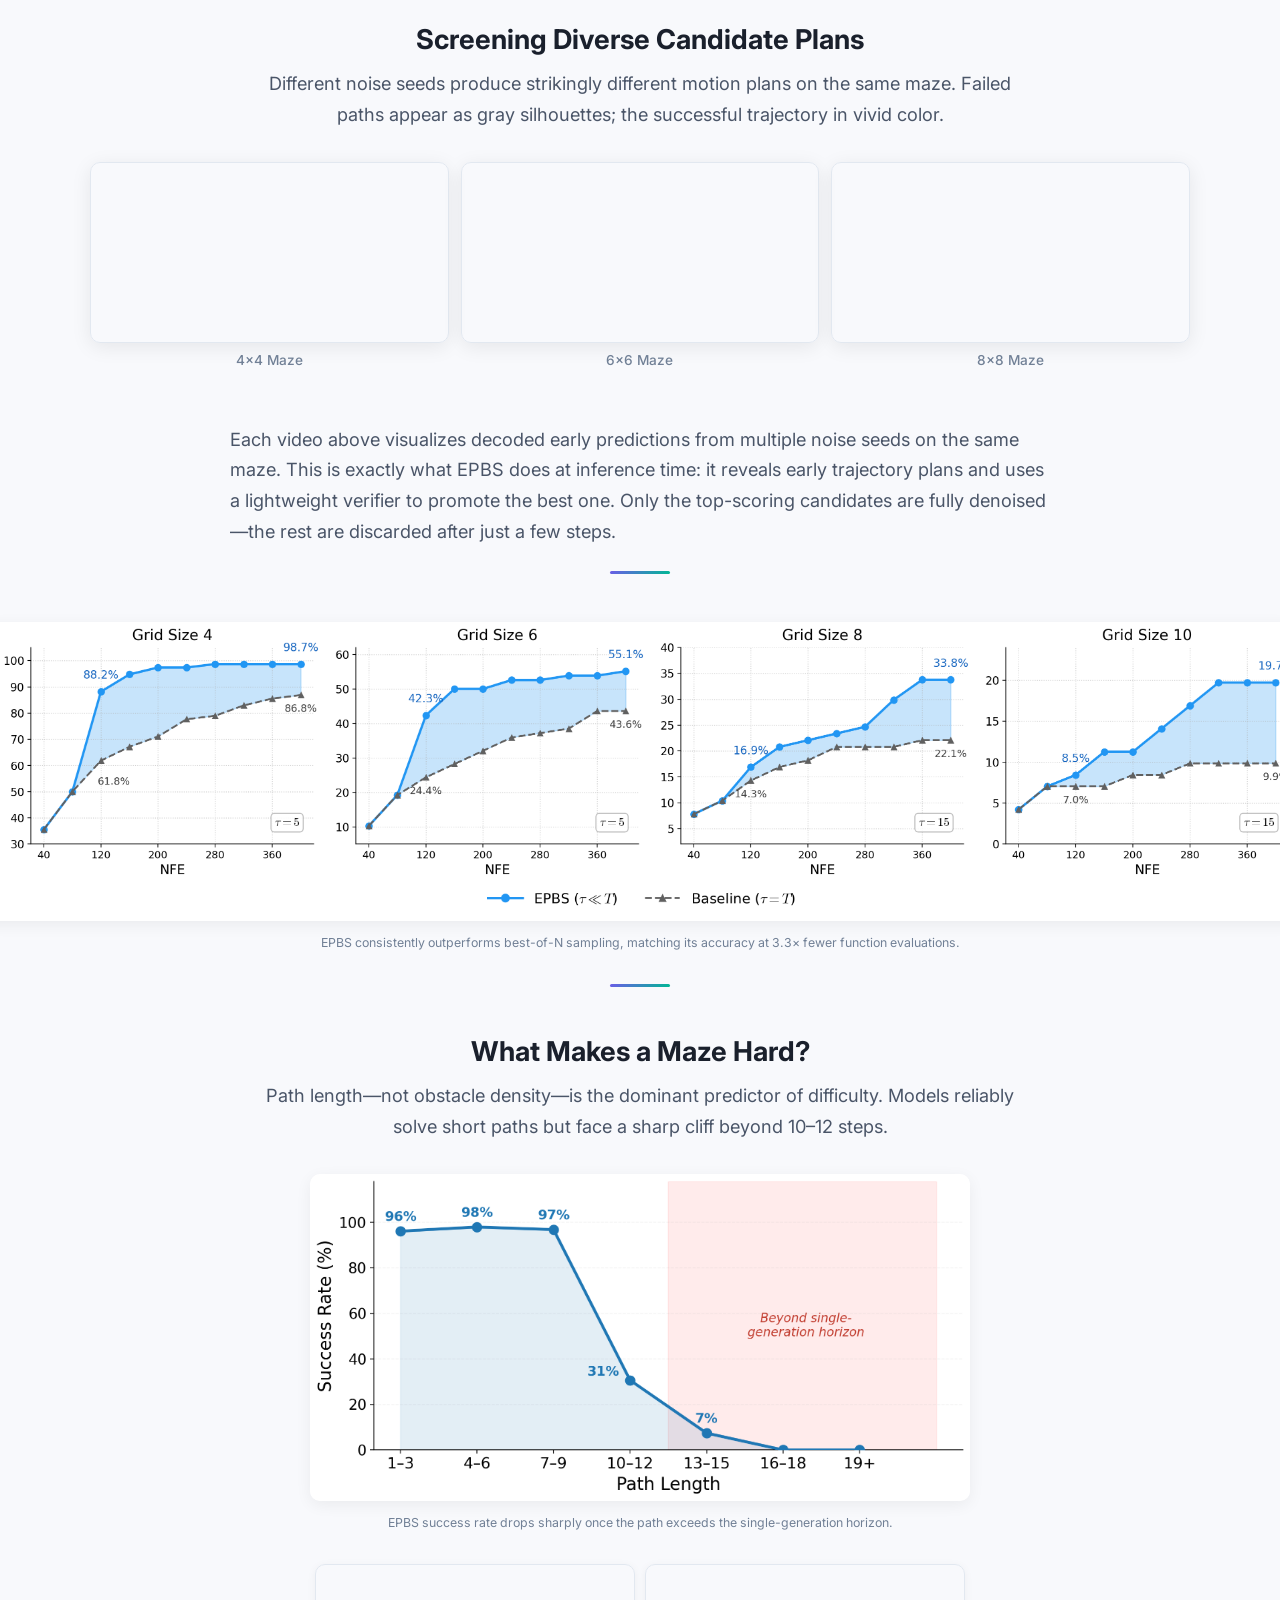
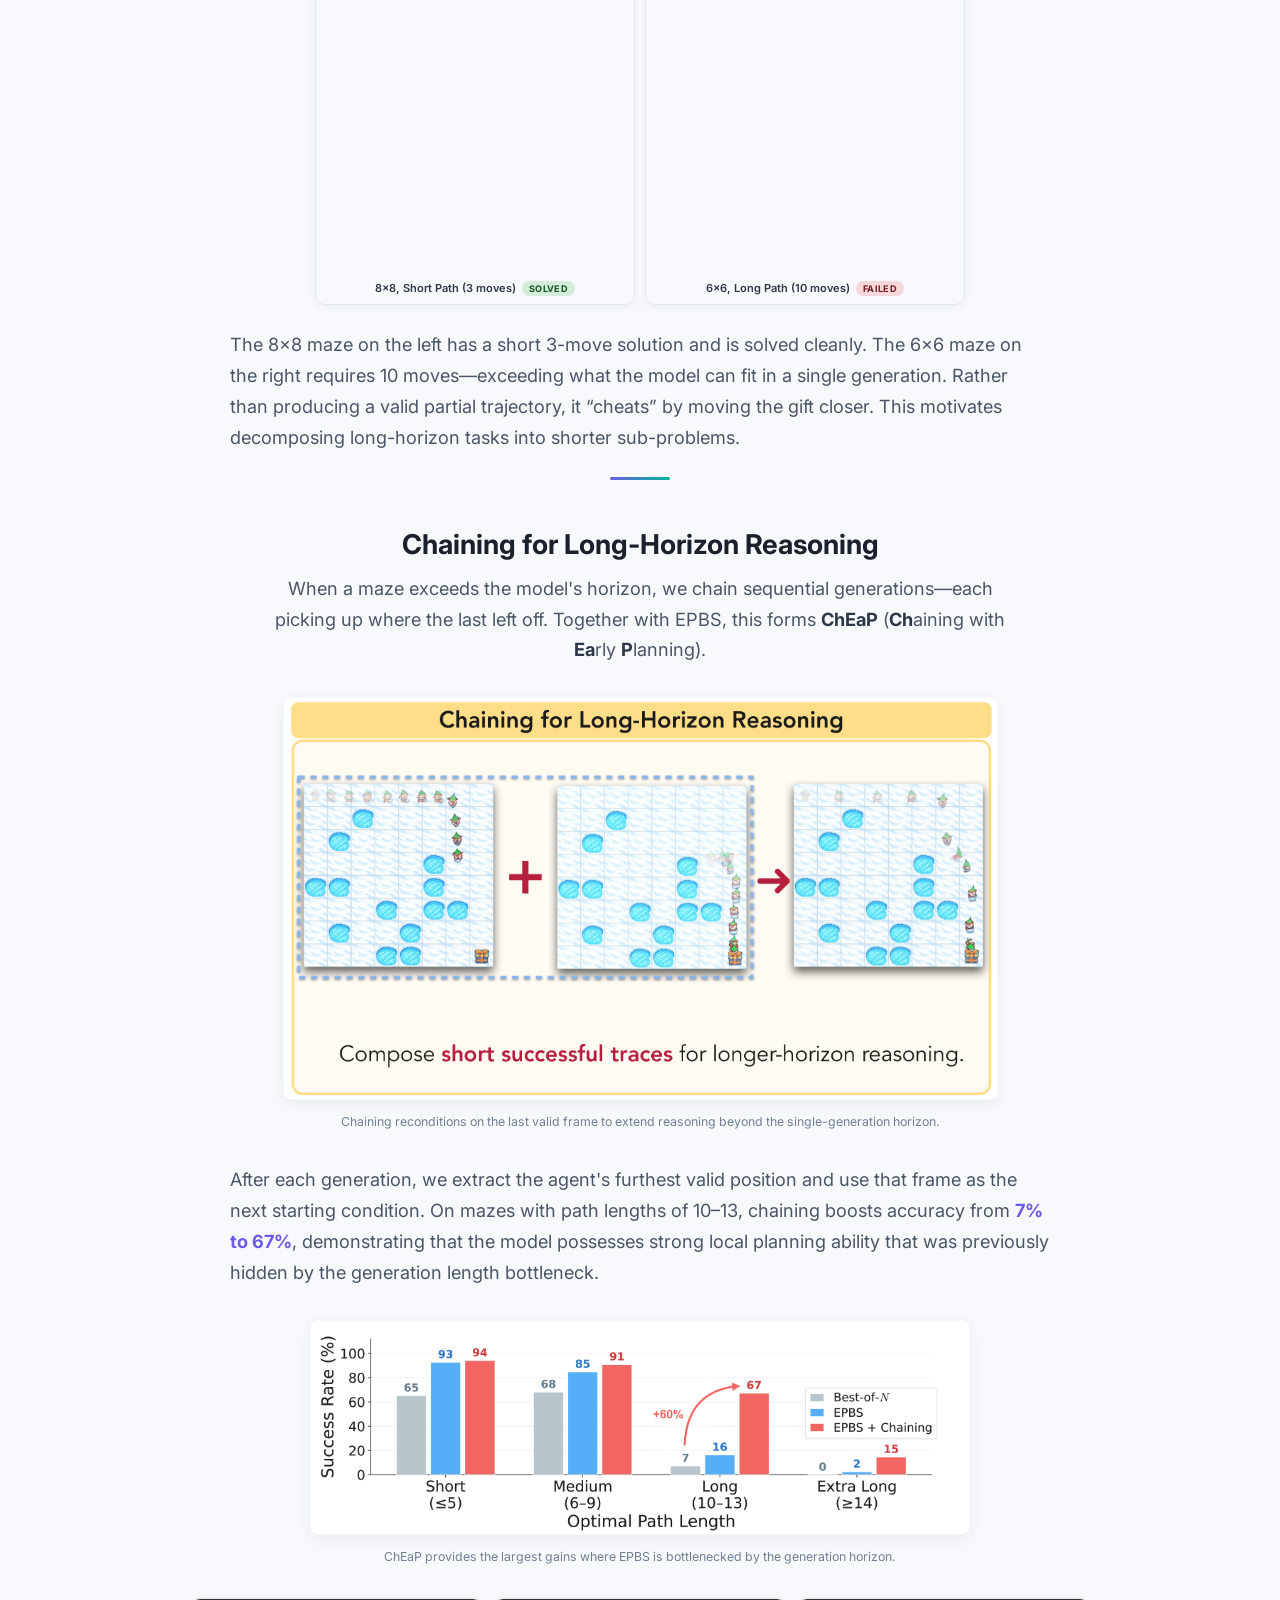
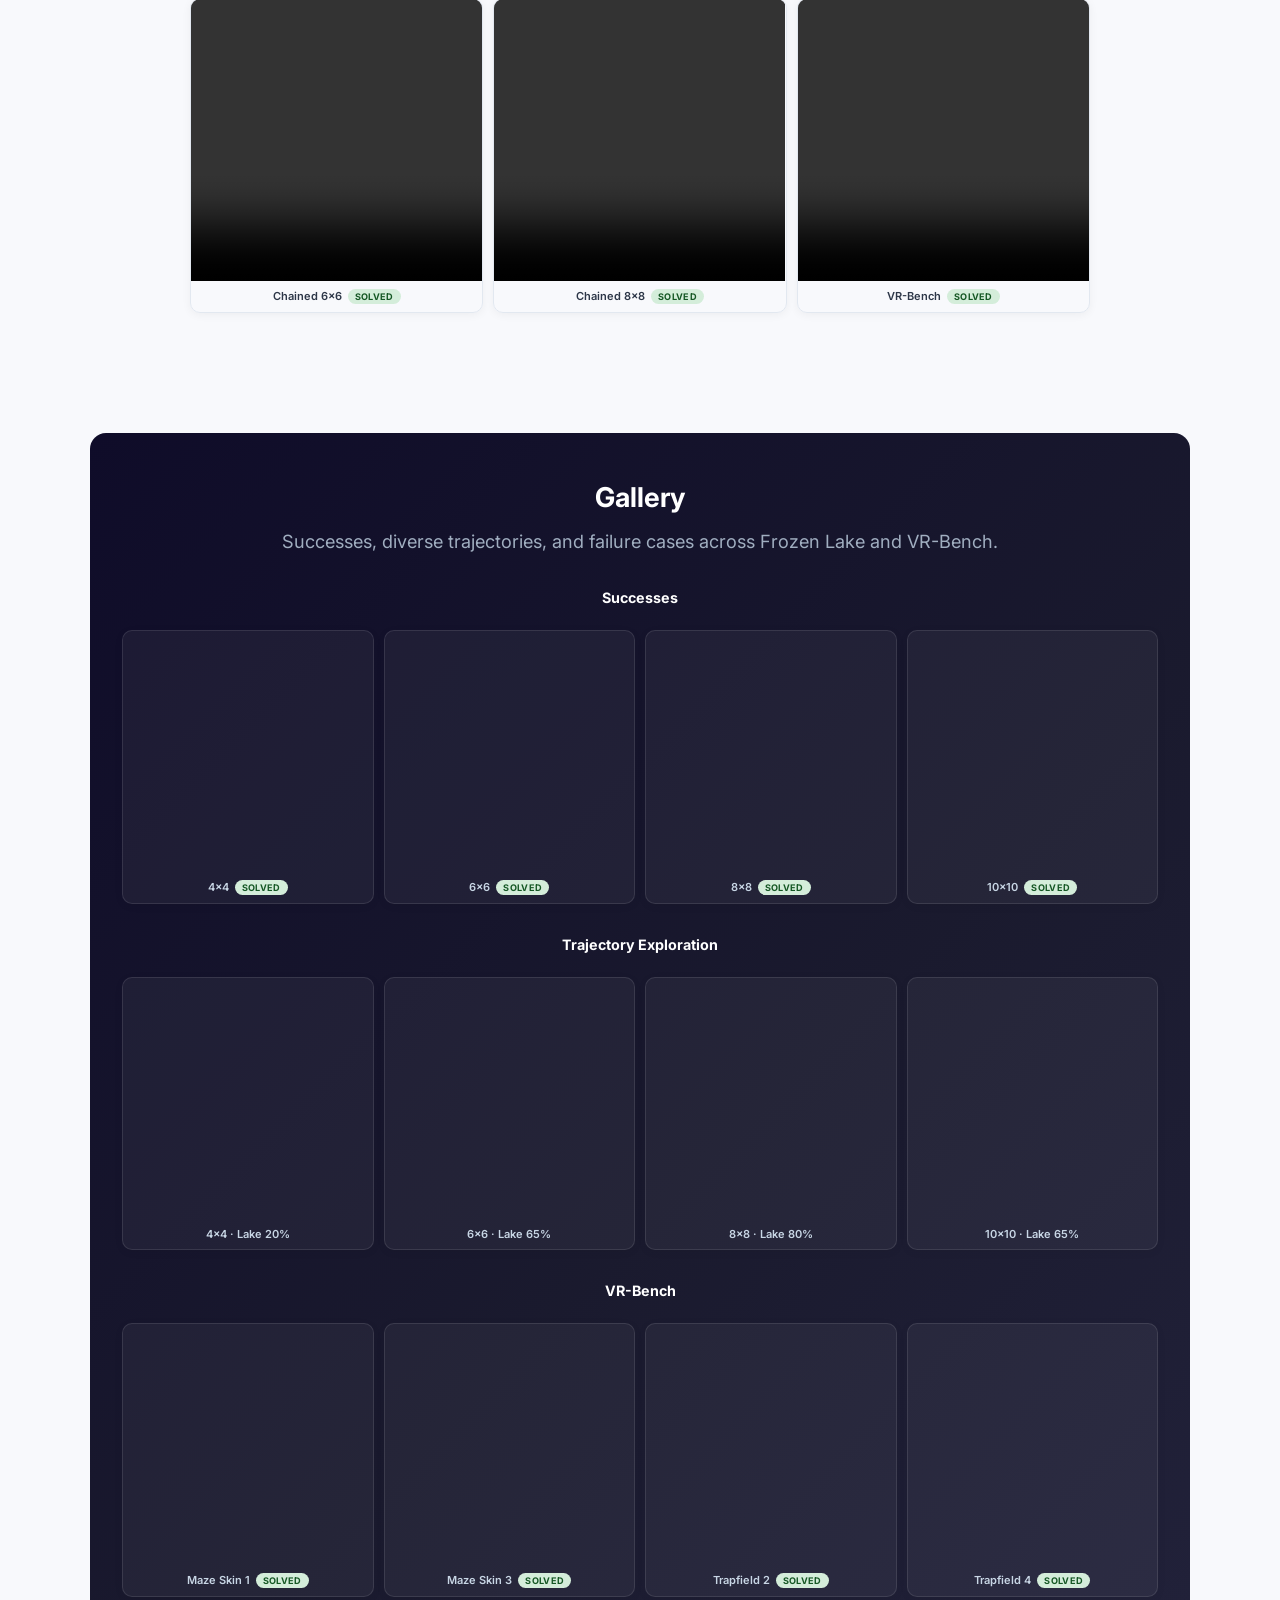
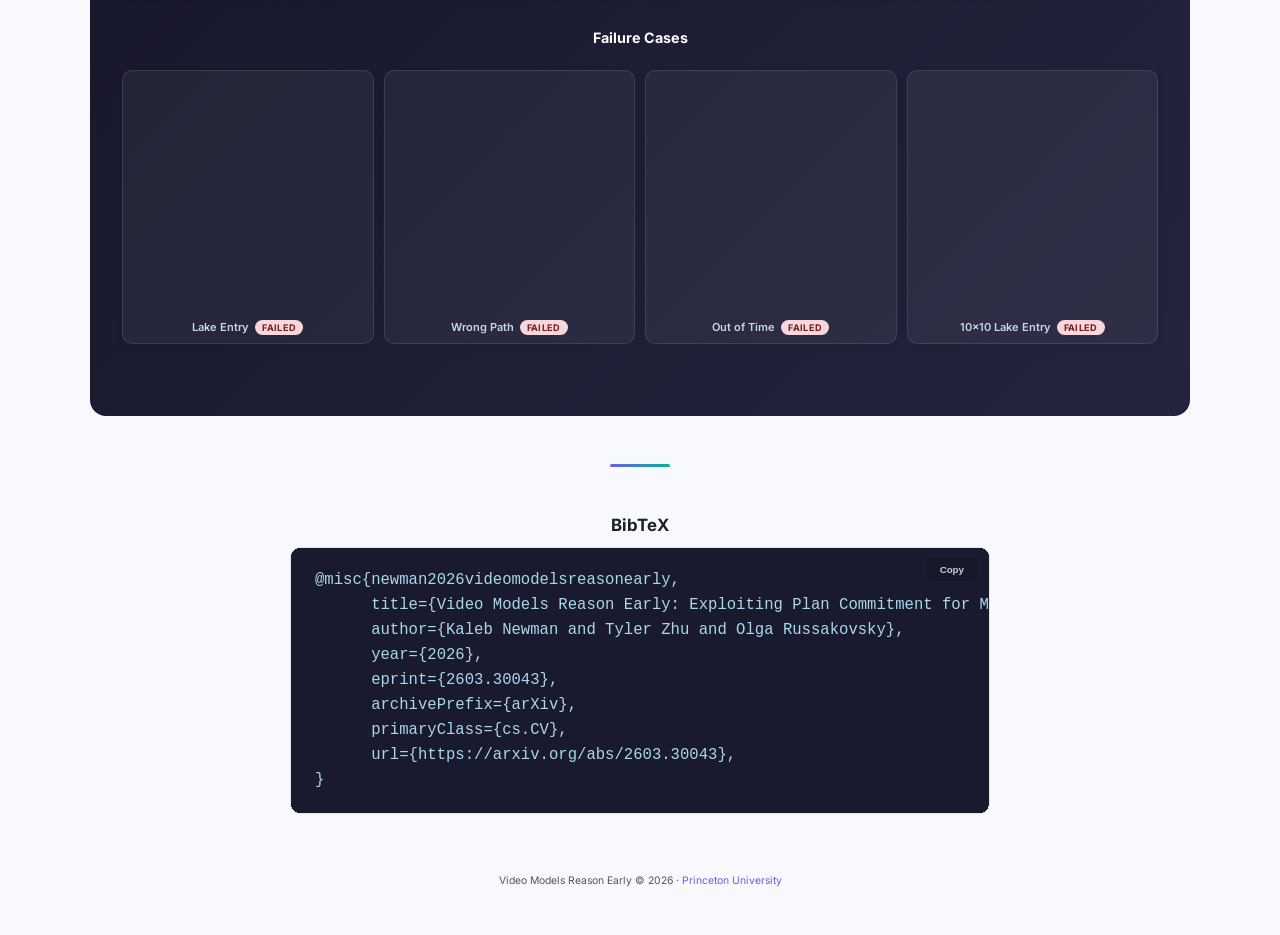
==== commit e18f90ed: "Full project page with all sections" ====
--- a/index.html
+++ b/index.html
@@ -94,6 +94,7 @@
       color: #4a5568;
       max-width: 820px;
       margin: 0 auto 44px;
+      margin-bottom: 10px;
     }
     .synopsis strong { color: #a29bfe; }
 
@@ -102,15 +103,15 @@
       gap: 12px;
       justify-content: center;
       flex-wrap: wrap;
-      margin-bottom: 64px;
+      margin-bottom: 15px;
     }
     .links a {
       display: inline-flex;
       align-items: center;
       gap: 6px;
-      padding: 16px 36px;
+      padding: 10px 24px;
       border-radius: 50px;
-      font-size: 1.5rem;
+      font-size: 1.1rem;
       font-weight: 700;
       text-decoration: none;
       transition: transform 0.2s, box-shadow 0.2s;
@@ -140,8 +141,8 @@
       color: #1a202c;
     }
     .section-desc {
-      font-size: 1.35rem;
-      line-height: 1.65;
+      font-size: 1.4rem;
+      line-height: 1.7;
       color: #4a5568;
       max-width: 750px;
       margin: 0 auto 32px;
@@ -263,11 +264,71 @@
     }
     .footer a { color: var(--accent-1); text-decoration: none; }
 
+    /* Section separators */
+    .section-sep { height: 48px; }
+
+    /* Figure blocks */
+    .fig-block { text-align: center; margin: 32px auto; }
+    .fig-block img { max-width: 100%; border-radius: 10px; box-shadow: 0 4px 16px rgba(0,0,0,0.06); }
+    .fig-caption { font-size: 0.95rem; color: var(--text-dim); max-width: 700px; margin: 10px auto 0; line-height: 1.5; }
+
+    /* Two-column figure row */
+    .fig-row { display: grid; grid-template-columns: 1fr 1fr; gap: 20px; margin: 28px auto; max-width: 900px; }
+    .fig-row img { width: 100%; border-radius: 8px; box-shadow: 0 4px 12px rgba(0,0,0,0.06); }
+
+    /* Blog-style paragraph text */
+    .body-text { font-size: 1.4rem; line-height: 1.7; color: #4a5568; max-width: 820px; margin: 0 auto 24px; text-align: left; }
+    .body-text strong { color: var(--accent-1); }
+
+    /* Callout box */
+    .callout { background: rgba(108,92,231,0.06); border: 1px solid rgba(108,92,231,0.15); border-radius: 12px; padding: 24px 32px; max-width: 750px; margin: 28px auto; font-size: 1.4rem; line-height: 1.6; text-align: center; }
+    .callout strong { color: var(--accent-1); }
+
+    /* Method step cards */
+    .method-steps { display: grid; grid-template-columns: repeat(4, 1fr); gap: 16px; margin: 28px auto; max-width: 1100px; position: relative; }
+    .method-steps::before { content:''; position:absolute; top:32px; left:12%; right:12%; height:3px; background:linear-gradient(90deg,var(--accent-1),var(--accent-2)); border-radius:2px; z-index:0; }
+    .step-card { background: #fff; border: 1px solid #e2e8f0; border-radius: 12px; padding: 24px 16px; text-align: center; position: relative; z-index: 1; box-shadow: 0 2px 8px rgba(0,0,0,0.04); }
+    .step-num { width: 48px; height: 48px; border-radius: 50%; background: linear-gradient(135deg, var(--accent-1), var(--accent-2)); color: #fff; font-weight: 800; font-size: 1.15rem; display: flex; align-items: center; justify-content: center; margin: 0 auto 12px; }
+    .step-card h3 { font-size: 1.1rem; font-weight: 700; margin-bottom: 6px; color: #1a202c; }
+    .step-card p { font-size: 1rem; color: var(--text-dim); line-height: 1.5; }
+
+    /* Video card grid */
+    .vid-grid { display: grid; gap: 10px; margin: 24px auto; }
+    .vid-grid.c2 { grid-template-columns: repeat(2, 1fr); max-width: 700px; }
+    .vid-grid.c3 { grid-template-columns: repeat(3, 1fr); max-width: 900px; }
+    .vid-grid.c4 { grid-template-columns: repeat(4, 1fr); }
+    .vid-card { border-radius: 10px; overflow: hidden; border: 1px solid #e2e8f0; box-shadow: 0 2px 10px rgba(0,0,0,0.05); }
+    .vid-card video { width: 100%; display: block; aspect-ratio: 480/464; object-fit: cover; }
+    .vid-card .vlabel { padding: 8px 10px; font-size: 0.85rem; font-weight: 600; text-align: center; color: var(--text); }
+    .tag { display:inline-block; padding:2px 7px; border-radius:50px; font-size:0.7rem; font-weight:700; margin-left:3px; letter-spacing:0.3px; text-transform:uppercase; }
+    .tag-ok { background:#d4edda; color:#155724; }
+    .tag-fail { background:#f8d7da; color:#721c24; }
+    .tag-model { background:#e8eaf6; color:#283593; }
+
+    /* Maze sample strip */
+    .maze-strip { display: grid; grid-template-columns: repeat(6, 1fr); gap: 8px; margin: 24px auto; max-width: 900px; }
+    .maze-strip img { width: 100%; border-radius: 8px; border: 1px solid #e2e8f0; }
+
+    /* Dark section (gallery) */
+    .dark-section { background: linear-gradient(135deg, #0f0c29 0%, #1a1a2e 50%, #24243e 100%); color: #e0e0e0; border-radius: 16px; padding: 48px 32px; margin: 48px 0; }
+    .dark-section .section-title { color: #fff; }
+    .dark-section .section-desc { color: #a0aec0; }
+    .dark-section .vid-card { border-color: rgba(255,255,255,0.1); background: rgba(255,255,255,0.05); }
+    .dark-section .vid-card .vlabel { color: #c8d6e5; }
+    .dark-section h3 { color: #fff; font-size: 1.1rem; font-weight: 700; text-align: center; margin: 32px 0 10px; }
+    .dark-section h3:first-of-type { margin-top: 0; }
+    .dark-section .fig-caption { color: #8395a7; }
+
     @media (max-width: 768px) {
       h1 { font-size: 2rem; }
       .video-grid { grid-template-columns: 1fr; max-width: 400px; margin-left: auto; margin-right: auto; }
       .lockin-strip { grid-template-columns: repeat(3, 1fr); }
       .stats-row { grid-template-columns: 1fr; gap: 32px; }
+      .fig-row { grid-template-columns: 1fr; }
+      .method-steps { grid-template-columns: repeat(2, 1fr); }
+      .method-steps::before { display: none; }
+      .vid-grid.c4 { grid-template-columns: repeat(2, 1fr); }
+      .maze-strip { grid-template-columns: repeat(3, 1fr); }
     }
   </style>
 </head>
@@ -275,138 +336,302 @@
 
 <div class="wrapper">
 
-  <div class="coming-soon-top">
-    Full project page coming soon
-  </div>
-
+  <!-- ==================== HERO ==================== -->
   <h1>
     Video Models <span class="highlight">Reason Early</span>:
     Exploiting Plan Commitment for Maze Solving
   </h1>
 
-  <p class="authors"><a href="https://knewman2.github.io/" style="color: inherit; text-decoration: none;">Kaleb Newman</a> &nbsp;&middot;&nbsp; <a href="https://tylerzhu.com/" style="color: inherit; text-decoration: none;">Tyler Zhu</a> &nbsp;&middot;&nbsp; <a href="https://www.cs.princeton.edu/~olgarus/" style="color: inherit; text-decoration: none;">Olga Russakovsky</a></p>
+  <p class="authors"><a href="https://knewman2.github.io/" style="color:inherit;text-decoration:none;">Kaleb Newman</a> &nbsp;&middot;&nbsp; <a href="https://tylerzhu.com/" style="color:inherit;text-decoration:none;">Tyler Zhu</a> &nbsp;&middot;&nbsp; <a href="https://www.cs.princeton.edu/~olgarus/" style="color:inherit;text-decoration:none;">Olga Russakovsky</a></p>
   <p class="affiliation">Princeton University</p>
 
   <p class="synopsis">
-    Video diffusion models commit to a high-level motion plan within the first few denoising steps when solving mazes.
-    We exploit this <strong>early plan commitment</strong> to build ChEaP, which screens diverse candidate
-    trajectories early and chains them together to solve mazes far beyond the single-generation horizon&mdash;improving
-    accuracy from <strong>7% to 67%</strong> on long mazes and by <strong>2.5&times;</strong> overall on hard tasks.
+    Video generation models have demonstrated emergent reasoning capabilities like solving mazes, puzzles, and physical reasoning tasks without task-specific training.
+    Yet despite growing interest, we lack a basic understanding of <em>how</em> such reasoning emerges during generation and how reliably we can elicit it.
+    We study the internal planning dynamics of video models using maze-solving as a controlled testbed. We discover
+    <strong>early plan commitment</strong>:video diffusion models
+    commit to a high-level motion plan within the first few denoising steps,
+    after which further denoising alters visual details but not the underlying
+    trajectory.
+    We exploit this to build <strong>ChEaP</strong> (Chaining with Early Planning), improving accuracy from
+    <strong>7% to 67%</strong> on long mazes and by <strong>2.5&times;</strong> overall on hard tasks.
   </p>
 
   <div class="links">
     <a href="https://arxiv.org/abs/2603.30043" class="btn-arxiv">&#128218; arXiv</a>
   </div>
+
+  <div class="divider"></div>
+
+  <!-- ==================== VIDEO MODELS CAN REASON ==================== -->
+  <div class="section-title">Video Models Can Reason</div>
+  <p class="section-desc">
+    Given just an image of a maze and a text prompt, off-the-shelf video diffusion models can successfully generate solutions to complex mazes
+    across a range of diverse visual settings.
+  </p>
+
+  <div class="vid-grid c3">
+    <div class="vid-card"><video autoplay muted loop playsinline><source src="videos_cropped/intro/intro_s4_size_4_norm_lake_20_maze_001_seed_101604.mp4" type="video/mp4"></video></div>
+    <div class="vid-card"><video autoplay muted loop playsinline><source src="videos_cropped/intro/intro_s6_size_6_norm_lake_20_maze_001_seed_428424.mp4" type="video/mp4"></video></div>
+    <div class="vid-card"><video autoplay muted loop playsinline><source src="videos_cropped/intro/intro_fl3.mp4" type="video/mp4"></video></div>
+    <div class="vid-card"><video autoplay muted loop playsinline><source src="videos_cropped/intro/intro_vr_maze_1_new.mp4" type="video/mp4"></video></div>
+    <div class="vid-card"><video autoplay muted loop playsinline><source src="videos_cropped/intro/intro_vr_maze_2_easy_puzzle_0002_seed_351910.mp4" type="video/mp4"></video></div>
+    <div class="vid-card"><video autoplay muted loop playsinline><source src="videos_cropped/intro/intro_vr_maze4_easy.mp4" type="video/mp4"></video></div>
+  </div>
+
+  <p class="body-text">
+    But success is unreliable. Most random seeds produce failed trajectories, and performance degrades
+    rapidly with maze complexity. Standard best-of-N sampling helps, but wastes massive compute
+    fully denoising every candidate. <strong>Can we understand how these models reason internally
+    and use that to elicit better performance?</strong>
+  </p>
 
   <div class="divider"></div>
 
   <!-- ==================== EARLY PLAN COMMITMENT ==================== -->
   <div class="section-title">The Plan Is Decided Early</div>
   <p class="section-desc">
-    By decoding intermediate predictions during denoising, we find that the model's motion trajectory
-    is <strong>already committed within the first few steps</strong>. The remaining steps refine
-    visual details but almost never change the underlying route.
+    By decoding intermediate predictions during denoising, we discover that the model's motion trajectory
+    is <strong>already committed within the first few steps</strong>. Later steps refine
+    visual fidelity but almost never change the underlying route.
   </p>
 
   <div class="lockin-strip">
     <div>
-      <video autoplay muted loop playsinline>
-        <source src="videos_cropped/lockin/x0_step_001.mp4" type="video/mp4">
-      </video>
+      <video autoplay muted loop playsinline><source src="videos_cropped/lockin/x0_step_001.mp4" type="video/mp4"></video>
       <div class="step-label">Step 1 / 40</div>
     </div>
     <div>
-      <video autoplay muted loop playsinline>
-        <source src="videos_cropped/lockin/x0_step_002.mp4" type="video/mp4">
-      </video>
+      <video autoplay muted loop playsinline><source src="videos_cropped/lockin/x0_step_002.mp4" type="video/mp4"></video>
       <div class="step-label">Step 2 / 40</div>
     </div>
     <div>
-      <video autoplay muted loop playsinline>
-        <source src="videos_cropped/lockin/x0_step_005.mp4" type="video/mp4">
-      </video>
+      <video autoplay muted loop playsinline><source src="videos_cropped/lockin/x0_step_005.mp4" type="video/mp4"></video>
       <div class="step-label">Step 5 / 40</div>
     </div>
     <div>
-      <video autoplay muted loop playsinline>
-        <source src="videos_cropped/lockin/x0_step_010.mp4" type="video/mp4">
-      </video>
+      <video autoplay muted loop playsinline><source src="videos_cropped/lockin/x0_step_010.mp4" type="video/mp4"></video>
       <div class="step-label">Step 10 / 40</div>
     </div>
     <div>
-      <video autoplay muted loop playsinline>
-        <source src="videos_cropped/lockin/x0_step_020.mp4" type="video/mp4">
-      </video>
+      <video autoplay muted loop playsinline><source src="videos_cropped/lockin/x0_step_020.mp4" type="video/mp4"></video>
       <div class="step-label">Step 20 / 40</div>
     </div>
     <div>
-      <video autoplay muted loop playsinline>
-        <source src="videos_cropped/lockin/final.mp4" type="video/mp4">
-      </video>
+      <video autoplay muted loop playsinline><source src="videos_cropped/lockin/final.mp4" type="video/mp4"></video>
       <div class="step-label">Final (40 / 40)</div>
     </div>
   </div>
 
-  <!-- ==================== SCREENING ==================== -->
+  <p class="body-text">
+    The plot on the left measures how similar the trajectory at each intermediate step is to the final output.
+    On size 4 mazes, by step 5 of 40, trajectories are <strong>93% converged</strong>&mdash;the route is essentially decided, and the remaining
+    35 steps just refine rendering quality. This holds across all maze sizes.
+  </p>
+
+  <div class="fig-row">
+    <div class="fig-block">
+      <img src="images/convergence_by_size.png" alt="Trajectory convergence">
+      <div class="fig-caption">Trajectory similarity to the final output at each denoising step, across maze sizes.</div>
+    </div>
+    <div class="fig-block">
+      <img src="images/commitment_curve.png" alt="Refinement diversity">
+      <div class="fig-caption">Trajectory diversity from refinement vs. different seeds. The dashed line shows cross-seed diversity.</div>
+    </div>
+  </div>
+
+  <p class="body-text">
+    A natural follow-up: can we get diverse trajectories by <em>refining</em> the same seed?
+    Refinement&mdash;re-noising an intermediate prediction and continuing denoising&mdash;is a common technique
+    for sample diversity in flow matching. We find it produces at most 25% trajectory diversity, compared to 68%
+    between entirely different seeds (dashed line). <strong>The route is encoded in the initial noise,
+    and refinement cannot escape it.</strong>
+  </p>
+
+  <div class="callout">
+    If early trajectories predict final success, then <strong>inference-time compute should screen more candidate trajectories</strong> rather than fully denoising every seed.
+  </div>
+
+  <div class="divider"></div>
+
+  <!-- ==================== EPBS ==================== -->
+  <div class="section-title">Early Planning Beam Search (EPBS)</div>
+  <p class="body-text">
+    This insight motivates <strong>EPBS</strong>: instead of fully denoising every seed, we partially denoise
+    a large pool of candidates for just a few steps, decode their early trajectory plans, and score them with a
+    lightweight verifier. Only the top-K candidates are fully denoised&mdash;the rest are discarded, saving the
+    vast majority of compute. Under a fixed budget of function evaluations, EPBS screens far more candidate
+    trajectories than standard best-of-N: for example, 73 candidates vs. 10 at 400 NFEs.
+  </p>
+
+  <div class="divider"></div>
+
+  <!-- ==================== SCREENING VIDEOS ==================== -->
   <div class="section-title">Screening Diverse Candidate Plans</div>
   <p class="section-desc">
-    Since early plans predict final outcomes, we screen many candidates cheaply and only
-    fully render the most promising ones. Different noise seeds produce strikingly different
-    trajectories on the same maze&mdash;failed paths appear as gray silhouettes,
-    the successful trajectory in vivid color.
+    Different noise seeds produce strikingly different motion plans on the same maze.
+    Failed paths appear as gray silhouettes; the successful trajectory in vivid color.
   </p>
 
   <div class="video-grid">
     <div>
-      <video autoplay muted loop playsinline>
-        <source src="videos_cropped/ghost_x0_size4_lake65_maze005.mp4" type="video/mp4">
-      </video>
+      <video autoplay muted loop playsinline><source src="videos_cropped/screening/ghost_x0_size4_lake65_maze005.mp4" type="video/mp4"></video>
       <div class="video-label">4&times;4 Maze</div>
     </div>
     <div>
-      <video autoplay muted loop playsinline>
-        <source src="videos_cropped/ghost_x0_size6_lake65_maze001.mp4" type="video/mp4">
-      </video>
+      <video autoplay muted loop playsinline><source src="videos_cropped/screening/ghost_x0_size6_lake65_maze001.mp4" type="video/mp4"></video>
       <div class="video-label">6&times;6 Maze</div>
     </div>
     <div>
-      <video autoplay muted loop playsinline>
-        <source src="videos_cropped/ghost_x0_size8_lake50_maze006.mp4" type="video/mp4">
-      </video>
+      <video autoplay muted loop playsinline><source src="videos_cropped/screening/ghost_x0_size8_lake50_maze006.mp4" type="video/mp4"></video>
       <div class="video-label">8&times;8 Maze</div>
     </div>
   </div>
 
-  <div class="divider"></div>
-
-  <div class="stats-row">
-    <div class="stat-item">
-      <div class="stat-number">+12%</div>
-      <div class="stat-label">avg. accuracy gain across<br>all maze sizes over best-of-N</div>
-    </div>
-    <div class="stat-item">
-      <div class="stat-number">7%&rarr;67%</div>
-      <div class="stat-label">accuracy on long-horizon<br>mazes</div>
-    </div>
-    <div class="stat-item">
-      <div class="stat-number">0.3&times;</div>
-      <div class="stat-label">the diffusion steps needed<br>to match best-of-N</div>
-    </div>
-  </div>
-
+  <p class="body-text">
+    Each video above visualizes decoded early predictions from multiple noise seeds on the same maze.
+    This is exactly what EPBS does at inference time: it reveals early trajectory plans and uses a
+    lightweight verifier to promote the best one. Only the top-scoring candidates are fully denoised&mdash;the
+    rest are discarded after just a few steps.
+  </p>
+
+  <div class="divider"></div>
+
+  <!-- ==================== RESULTS ==================== -->
+  <div style="text-align:center; width:120%; margin-left:-10%; margin-bottom:32px;">
+    <img src="images/acc_vs_nfe_all_sizes.png" alt="Accuracy vs NFE" style="width:100%; border-radius:10px; box-shadow:0 4px 16px rgba(0,0,0,0.06);">
+    <div class="fig-caption">EPBS consistently outperforms best-of-N sampling, matching its accuracy at 3.3&times; fewer function evaluations.</div>
+  </div>
+
+  <div class="divider"></div>
+
+  <!-- ==================== WHAT MAKES A MAZE HARD ==================== -->
+  <div class="section-title">What Makes a Maze Hard?</div>
+  <p class="section-desc">
+    Path length&mdash;not obstacle density&mdash;is the dominant predictor of difficulty.
+    Models reliably solve short paths but face a sharp cliff beyond 10&ndash;12 steps.
+  </p>
+
+  <div class="fig-block">
+    <img src="images/success_vs_path_length.png" alt="Success vs path length" style="max-width:60%;">
+    <div class="fig-caption">EPBS success rate drops sharply once the path exceeds the single-generation horizon.</div>
+  </div>
+
+  <div class="vid-grid c2" style="max-width:650px;">
+    <div class="vid-card">
+      <video autoplay muted loop playsinline><source src="videos_cropped/path_length/final_cropped.mp4" type="video/mp4"></video>
+      <div class="vlabel">8&times;8, Short Path (3 moves) <span class="tag tag-ok">Solved</span></div>
+    </div>
+    <div class="vid-card">
+      <video autoplay muted loop playsinline><source src="videos_cropped/path_length/final_cropped_s6.mp4" type="video/mp4"></video>
+      <div class="vlabel">6&times;6, Long Path (10 moves) <span class="tag tag-fail">Failed</span></div>
+    </div>
+  </div>
+
+  <p class="body-text">
+    The 8&times;8 maze on the left has a short 3-move solution and is solved cleanly. The 6&times;6 maze on the right
+    requires 10 moves&mdash;exceeding what the model can fit in a single generation. Rather than producing a
+    valid partial trajectory, it &ldquo;cheats&rdquo; by moving the gift closer.
+    This motivates decomposing long-horizon tasks into shorter sub-problems.
+  </p>
+
+  <div class="divider"></div>
+
+  <!-- ==================== CHAINING ==================== -->
+  <div class="section-title">Chaining for Long-Horizon Reasoning</div>
+  <p class="section-desc">
+    When a maze exceeds the model's horizon, we chain sequential generations&mdash;each
+    picking up where the last left off. Together with EPBS, this forms
+    <strong>ChEaP</strong> (<strong>Ch</strong>aining with <strong>Ea</strong>rly <strong>P</strong>lanning).
+  </p>
+
+  <div class="fig-block">
+    <img src="images/chaining.png" alt="Chaining overview" style="max-width:65%;">
+    <div class="fig-caption">Chaining reconditions on the last valid frame to extend reasoning beyond the single-generation horizon.</div>
+  </div>
+
+  <p class="body-text">
+    After each generation, we extract the agent's furthest valid position and use that frame
+    as the next starting condition. On mazes with path lengths of 10&ndash;13, chaining boosts
+    accuracy from <strong>7% to 67%</strong>, demonstrating that the model possesses strong local planning
+    ability that was previously hidden by the generation length bottleneck.
+  </p>
+
+  <div class="fig-block">
+    <img src="images/teaser_arrow_cropped.png" alt="Chaining results" style="max-width:60%;">
+    <div class="fig-caption">ChEaP provides the largest gains where EPBS is bottlenecked by the generation horizon.</div>
+  </div>
+
+  <div class="vid-grid c3">
+    <div class="vid-card">
+      <video controls muted loop playsinline><source src="videos_cropped/chaining/chain_s6_norm_lake80_maze007.mp4" type="video/mp4"></video>
+      <div class="vlabel">Chained 6&times;6 <span class="tag tag-ok">Solved</span></div>
+    </div>
+    <div class="vid-card">
+      <video controls muted loop playsinline><source src="videos_cropped/chaining_success_s8.mp4" type="video/mp4"></video>
+      <div class="vlabel">Chained 8&times;8 <span class="tag tag-ok">Solved</span></div>
+    </div>
+    <div class="vid-card">
+      <video controls muted loop playsinline><source src="videos_cropped/chaining/chain_vrbench_maze3_med_puzzle0004.mp4" type="video/mp4"></video>
+      <div class="vlabel">VR-Bench <span class="tag tag-ok">Solved</span></div>
+    </div>
+  </div>
+
+  <div class="section-sep"></div>
+
+  <!-- ==================== GALLERY ==================== -->
+  <div class="dark-section">
+    <div class="section-title">Gallery</div>
+    <p class="section-desc">Successes, diverse trajectories, and failure cases across Frozen Lake and VR-Bench.</p>
+
+    <h3>Successes</h3>
+    <div class="vid-grid c4">
+      <div class="vid-card"><video muted loop playsinline><source src="videos_cropped/wan_s4_success.mp4" type="video/mp4"></video><div class="vlabel">4&times;4 <span class="tag tag-ok">Solved</span></div></div>
+      <div class="vid-card"><video muted loop playsinline><source src="videos_cropped/wan_s6_success.mp4" type="video/mp4"></video><div class="vlabel">6&times;6 <span class="tag tag-ok">Solved</span></div></div>
+      <div class="vid-card"><video muted loop playsinline><source src="videos_cropped/wan_s8_success.mp4" type="video/mp4"></video><div class="vlabel">8&times;8 <span class="tag tag-ok">Solved</span></div></div>
+      <div class="vid-card"><video muted loop playsinline><source src="videos_cropped/wan_s10_success.mp4" type="video/mp4"></video><div class="vlabel">10&times;10 <span class="tag tag-ok">Solved</span></div></div>
+    </div>
+
+    <h3>Trajectory Exploration</h3>
+    <div class="vid-grid c4">
+      <div class="vid-card"><video muted loop playsinline><source src="videos_cropped/ghost_size4_lake20_maze003.mp4" type="video/mp4"></video><div class="vlabel">4&times;4 &middot; Lake 20%</div></div>
+      <div class="vid-card"><video muted loop playsinline><source src="videos_cropped/ghost_size6_lake65_maze002.mp4" type="video/mp4"></video><div class="vlabel">6&times;6 &middot; Lake 65%</div></div>
+      <div class="vid-card"><video muted loop playsinline><source src="videos_cropped/ghost_size8_lake80_maze004.mp4" type="video/mp4"></video><div class="vlabel">8&times;8 &middot; Lake 80%</div></div>
+      <div class="vid-card"><video muted loop playsinline><source src="videos_cropped/ghost_size10_lake65_maze010.mp4" type="video/mp4"></video><div class="vlabel">10&times;10 &middot; Lake 65%</div></div>
+    </div>
+
+    <h3>VR-Bench</h3>
+    <div class="vid-grid c4">
+      <div class="vid-card"><video muted loop playsinline><source src="videos_cropped/vrbench_maze1_easy.mp4" type="video/mp4"></video><div class="vlabel">Maze Skin 1 <span class="tag tag-ok">Solved</span></div></div>
+      <div class="vid-card"><video muted loop playsinline><source src="videos_cropped/vrbench_maze3_med.mp4" type="video/mp4"></video><div class="vlabel">Maze Skin 3 <span class="tag tag-ok">Solved</span></div></div>
+      <div class="vid-card"><video muted loop playsinline><source src="videos_cropped/vrbench_trap2_easy.mp4" type="video/mp4"></video><div class="vlabel">Trapfield 2 <span class="tag tag-ok">Solved</span></div></div>
+      <div class="vid-card"><video muted loop playsinline><source src="videos_cropped/vrbench_trap4_hard.mp4" type="video/mp4"></video><div class="vlabel">Trapfield 4 <span class="tag tag-ok">Solved</span></div></div>
+    </div>
+
+    <h3>Failure Cases</h3>
+    <div class="vid-grid c4">
+      <div class="vid-card"><video muted loop playsinline><source src="videos_cropped/wan_fail_s4.mp4" type="video/mp4"></video><div class="vlabel">Lake Entry <span class="tag tag-fail">Failed</span></div></div>
+      <div class="vid-card"><video muted loop playsinline><source src="videos_cropped/failures/fail2_wrong_path_s6.mp4" type="video/mp4"></video><div class="vlabel">Wrong Path <span class="tag tag-fail">Failed</span></div></div>
+      <div class="vid-card"><video muted loop playsinline><source src="videos_cropped/failures/fail_out_of_time_size_8_norm_lake_50_maze_004_seed_30144.mp4" type="video/mp4"></video><div class="vlabel">Out of Time <span class="tag tag-fail">Failed</span></div></div>
+      <div class="vid-card"><video muted loop playsinline><source src="videos_cropped/failures/fail4_lake_s10.mp4" type="video/mp4"></video><div class="vlabel">10&times;10 Lake Entry <span class="tag tag-fail">Failed</span></div></div>
+    </div>
+  </div>
+
+  <!-- ==================== BIBTEX ==================== -->
   <div class="divider"></div>
 
   <div class="bibtex-section">
     <div class="bibtex-title">BibTeX</div>
     <div class="bibtex-box">
       <button class="copy-btn" onclick="navigator.clipboard.writeText(document.getElementById('bib-text').innerText)">Copy</button>
-<pre id="bib-text">@article{newman2025videomodelsreason,
-  title     = {Video Models Reason Early: Exploiting Plan
-               Commitment for Maze Solving},
-  author    = {Newman, Kaleb and Zhu, Tyler and
-               Russakovsky, Olga},
-  journal   = {arXiv preprint},
-  year      = {2026}
+<pre id="bib-text">@misc{newman2026videomodelsreasonearly,
+      title={Video Models Reason Early: Exploiting Plan Commitment for Maze Solving},
+      author={Kaleb Newman and Tyler Zhu and Olga Russakovsky},
+      year={2026},
+      eprint={2603.30043},
+      archivePrefix={arXiv},
+      primaryClass={cs.CV},
+      url={https://arxiv.org/abs/2603.30043},
 }</pre>
     </div>
   </div>
@@ -417,5 +642,36 @@
 
 </div>
 
+<!-- Play videos on scroll; pause 500ms at end before looping -->
+<script>
+document.addEventListener('DOMContentLoaded', () => {
+  const allVideos = document.querySelectorAll('video');
+
+  // Remove native loop — we handle it manually with a delay
+  allVideos.forEach(v => {
+    v.removeAttribute('loop');
+    v.addEventListener('ended', () => {
+      setTimeout(() => {
+        v.currentTime = 0;
+        v.play().catch(() => {});
+      }, 500);
+    });
+  });
+
+  // Scroll-triggered play for gallery & vid-card videos
+  const observed = document.querySelectorAll('.dark-section video, .vid-card video');
+  const observer = new IntersectionObserver((entries) => {
+    entries.forEach(entry => {
+      if (entry.isIntersecting) {
+        entry.target.play().catch(() => {});
+      } else {
+        entry.target.pause();
+      }
+    });
+  }, { threshold: 0.3 });
+  observed.forEach(v => observer.observe(v));
+});
+</script>
+
 </body>
 </html>
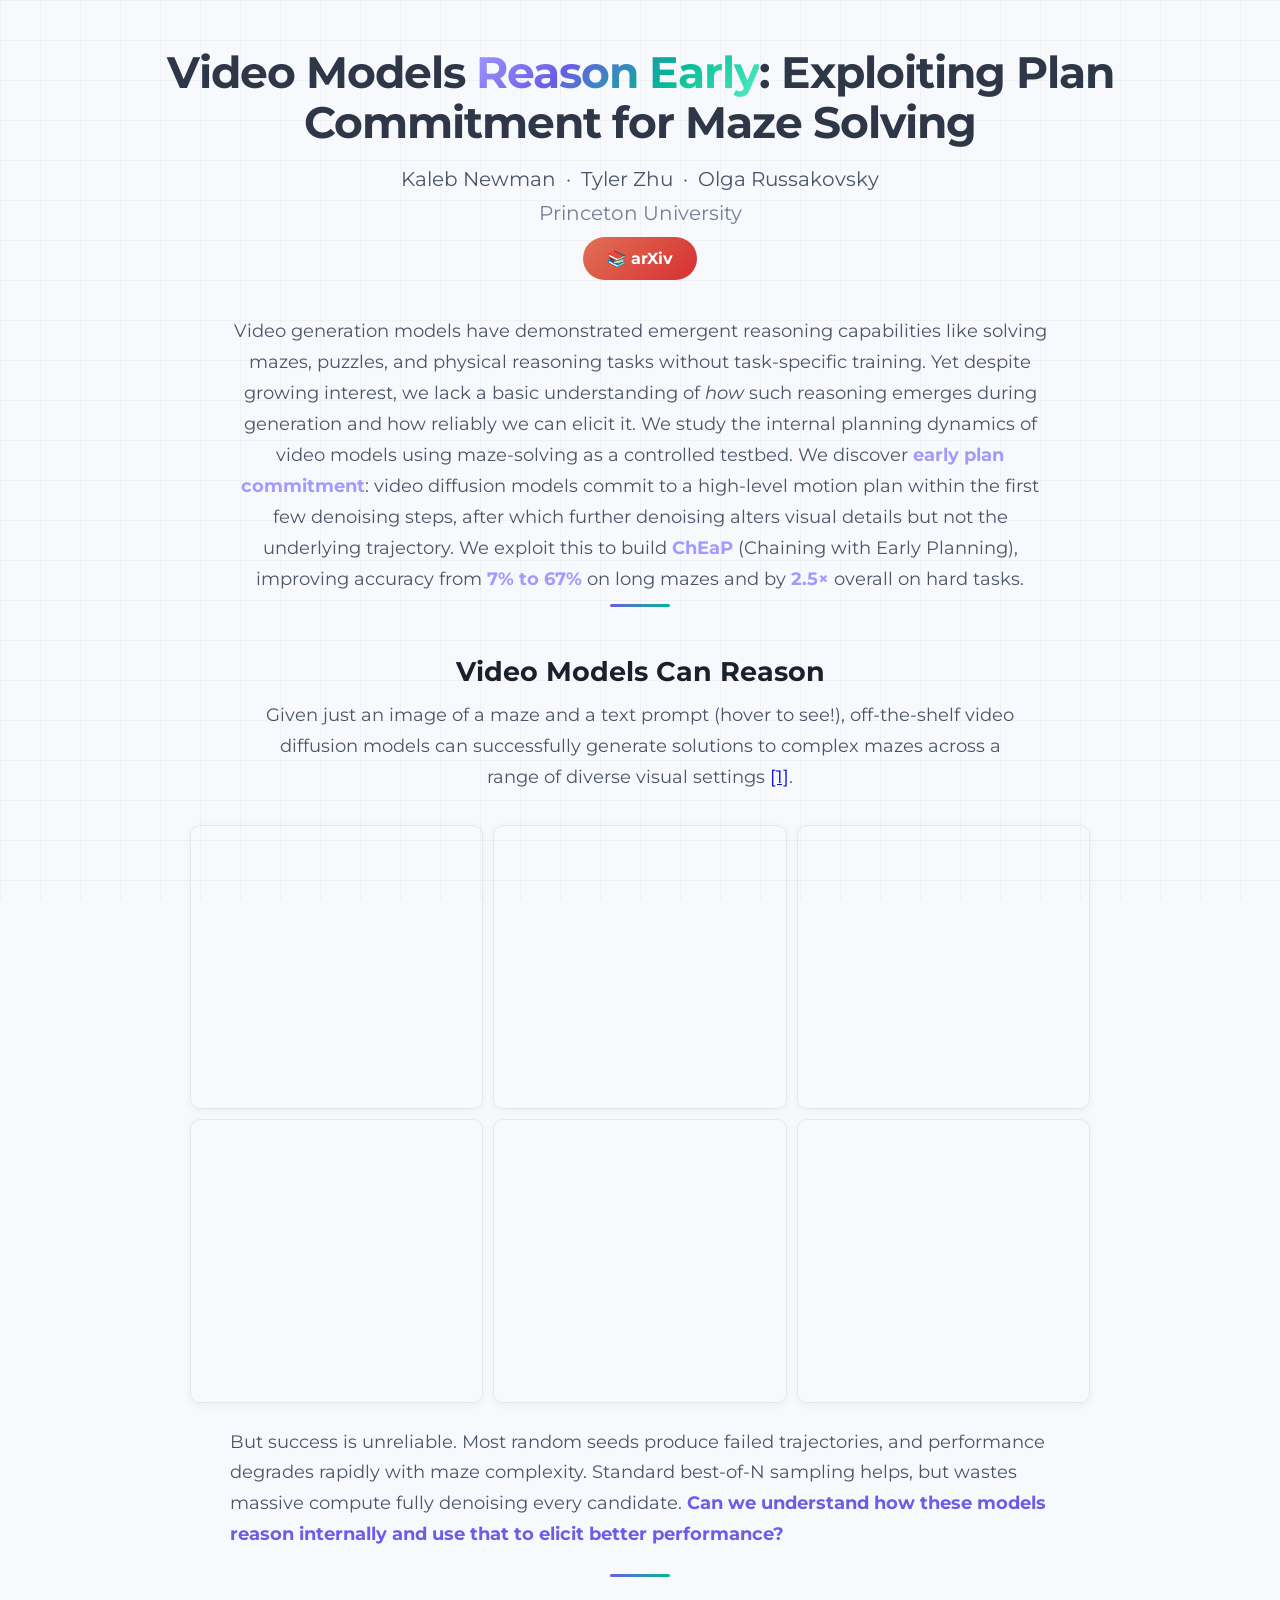
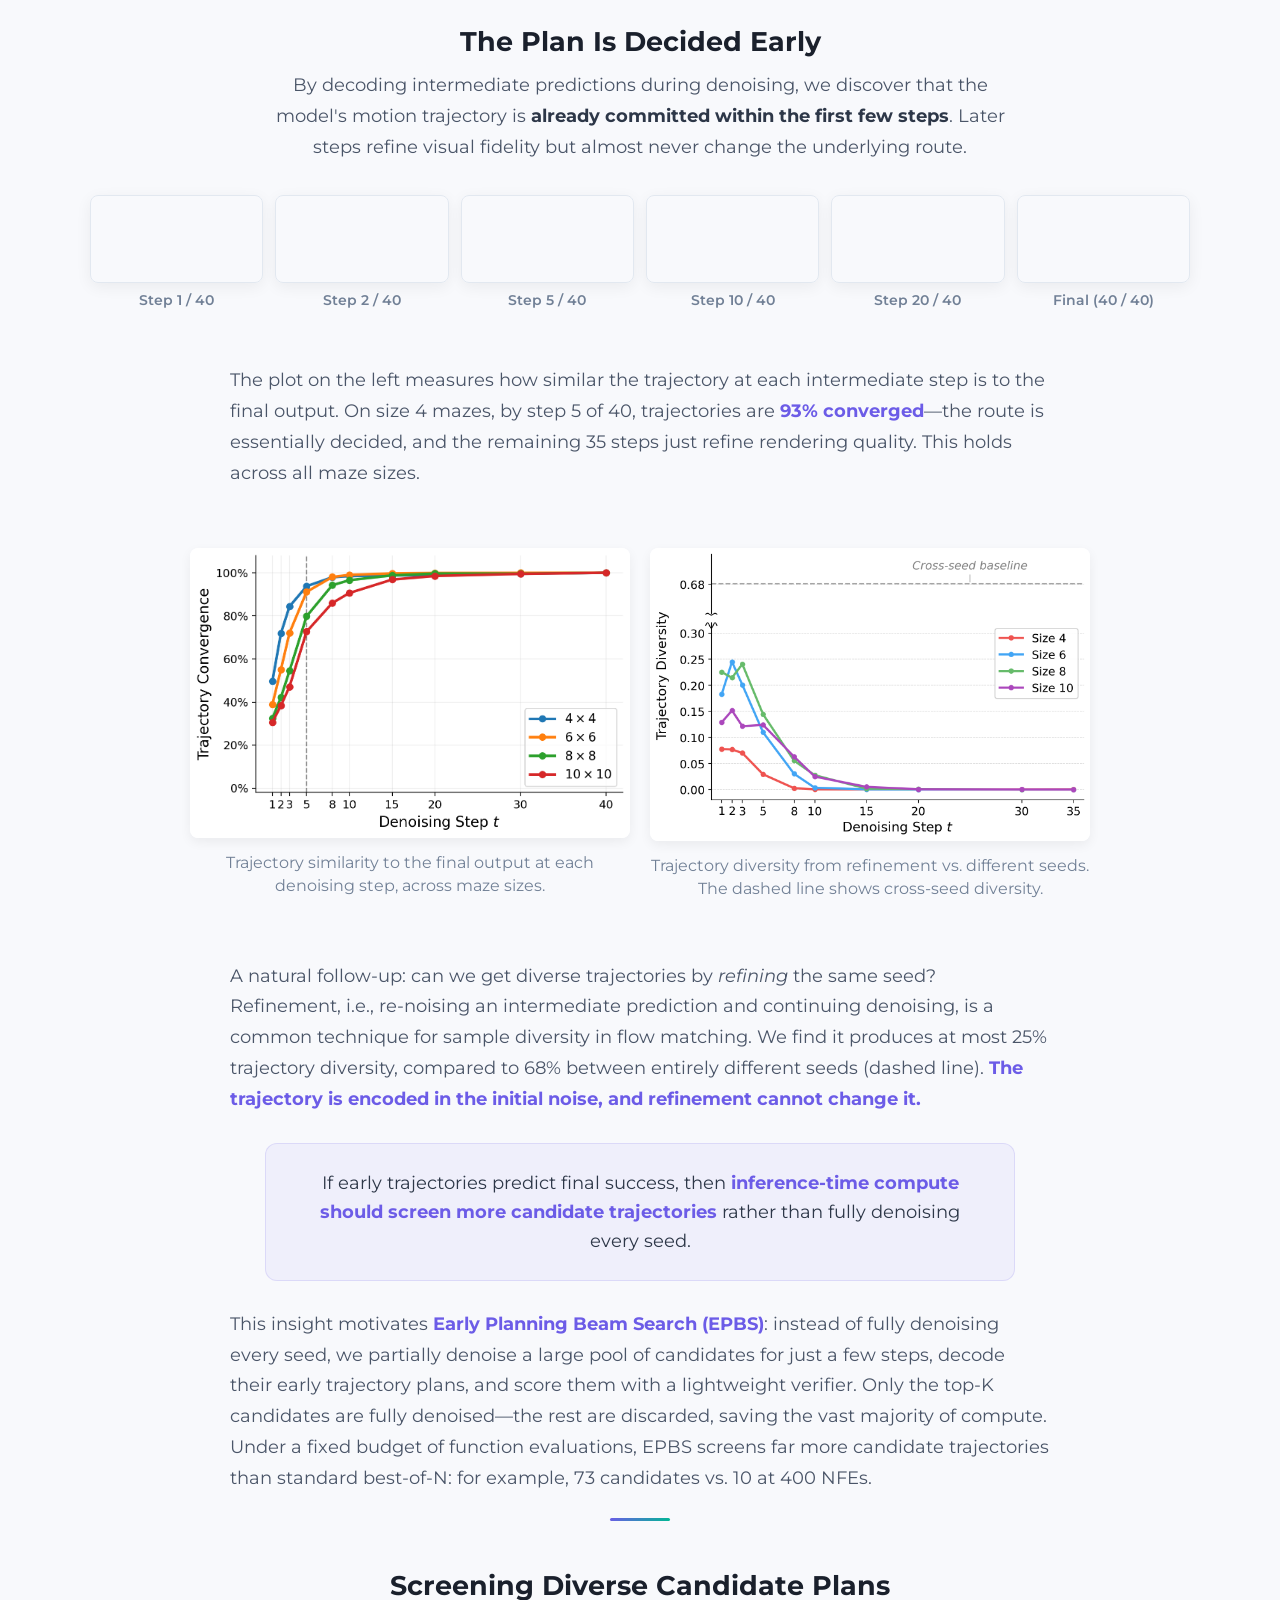
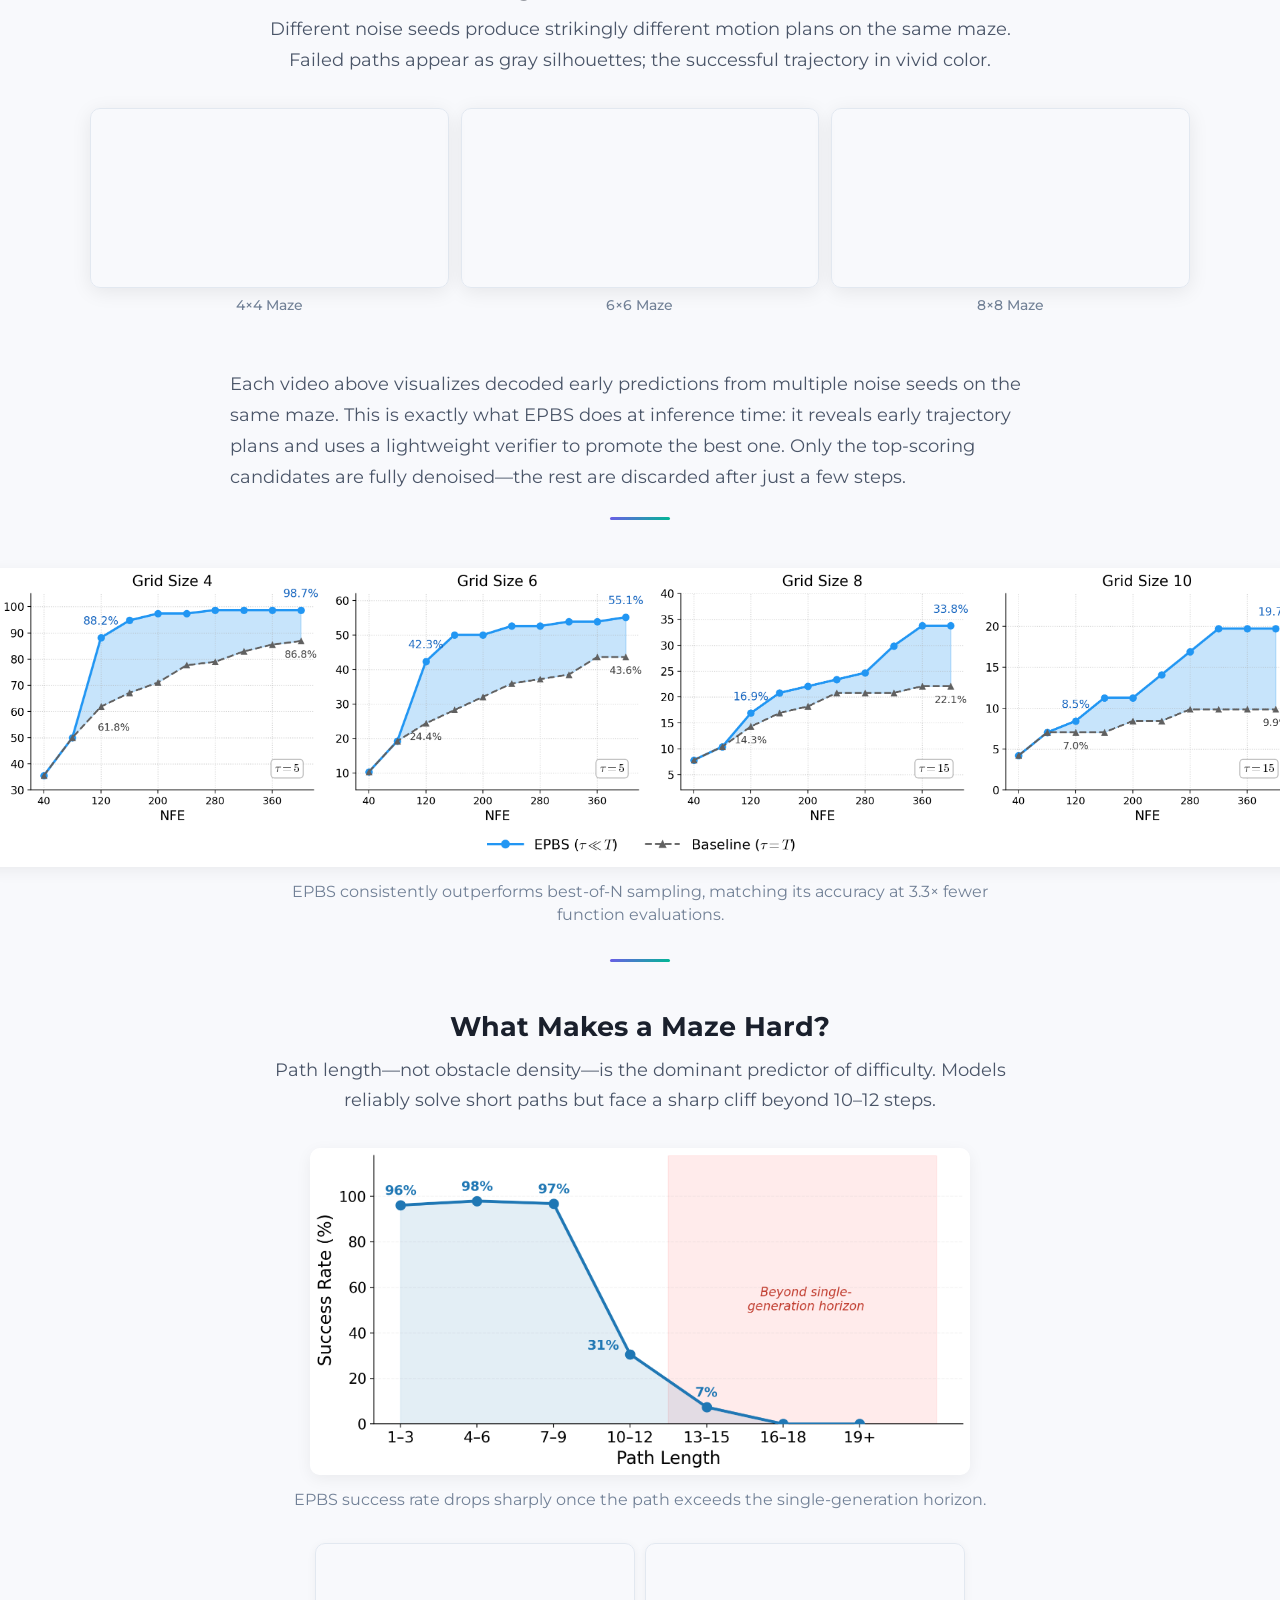
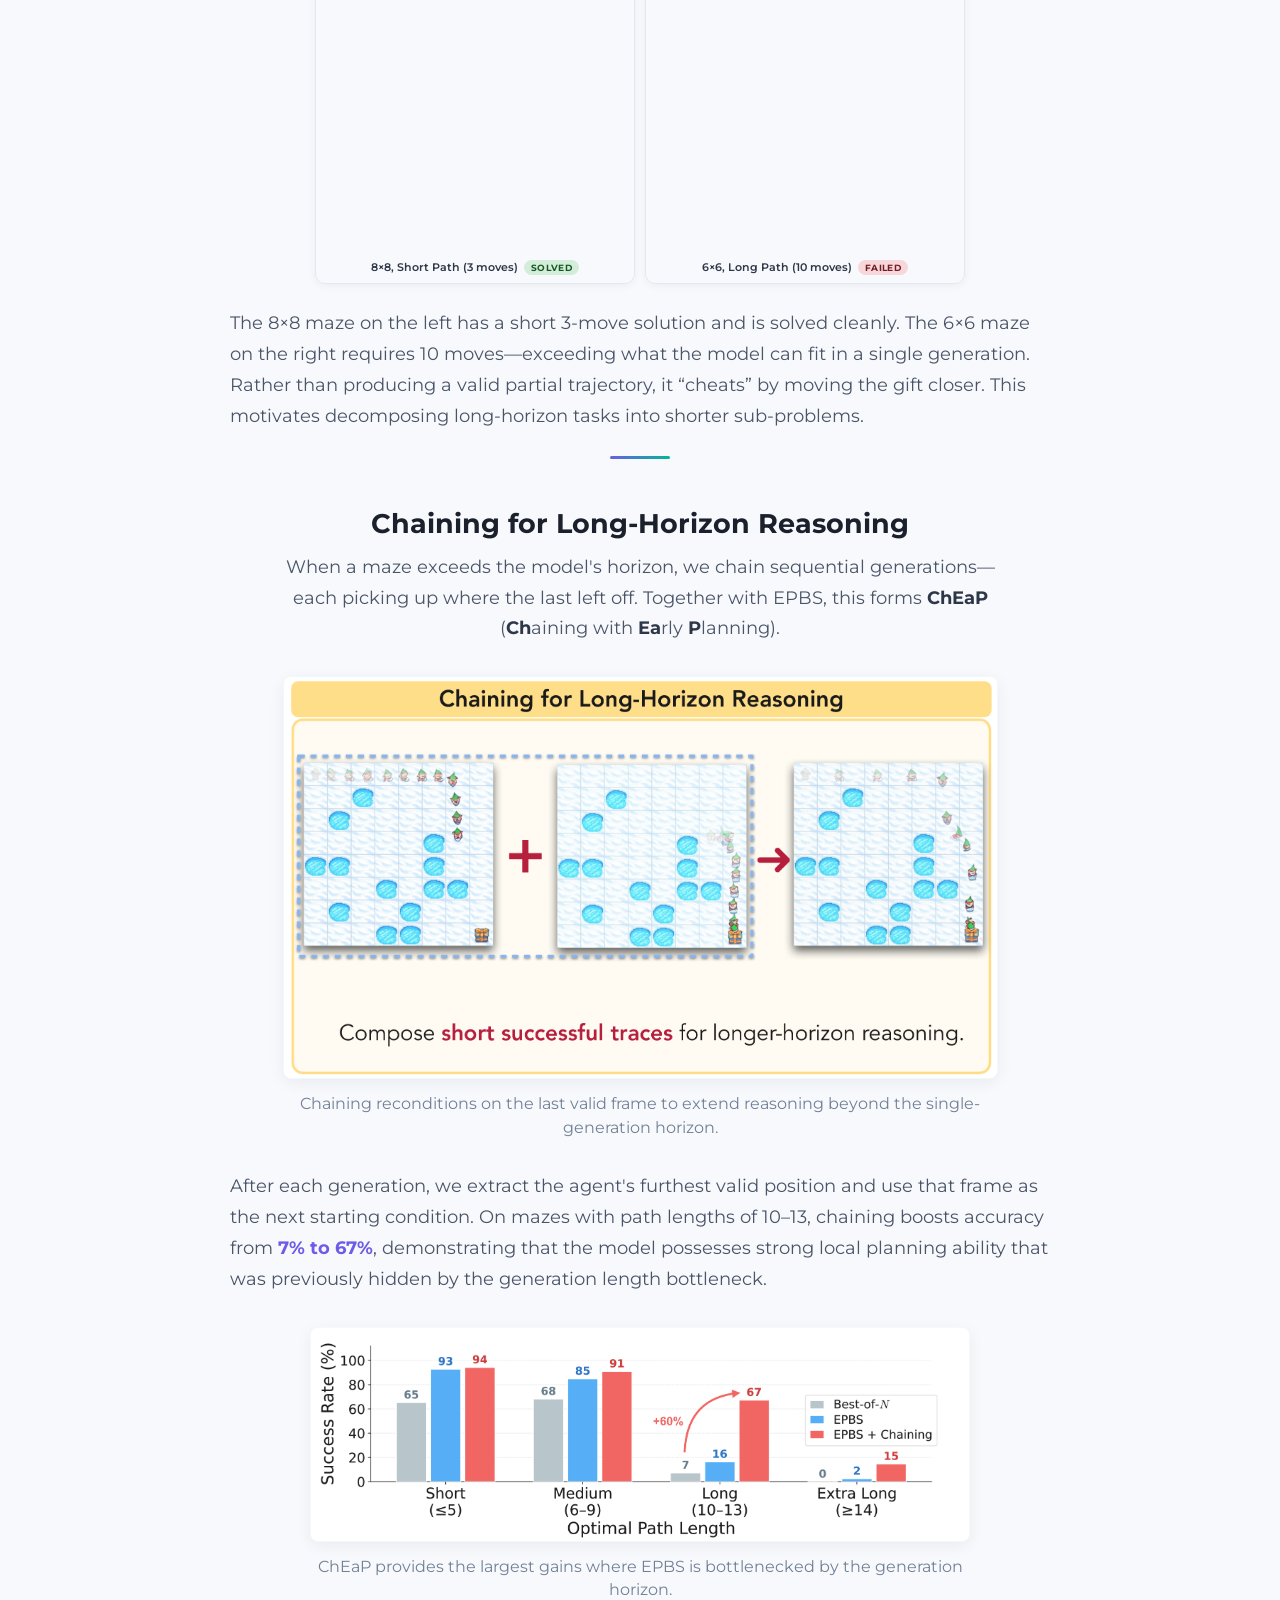
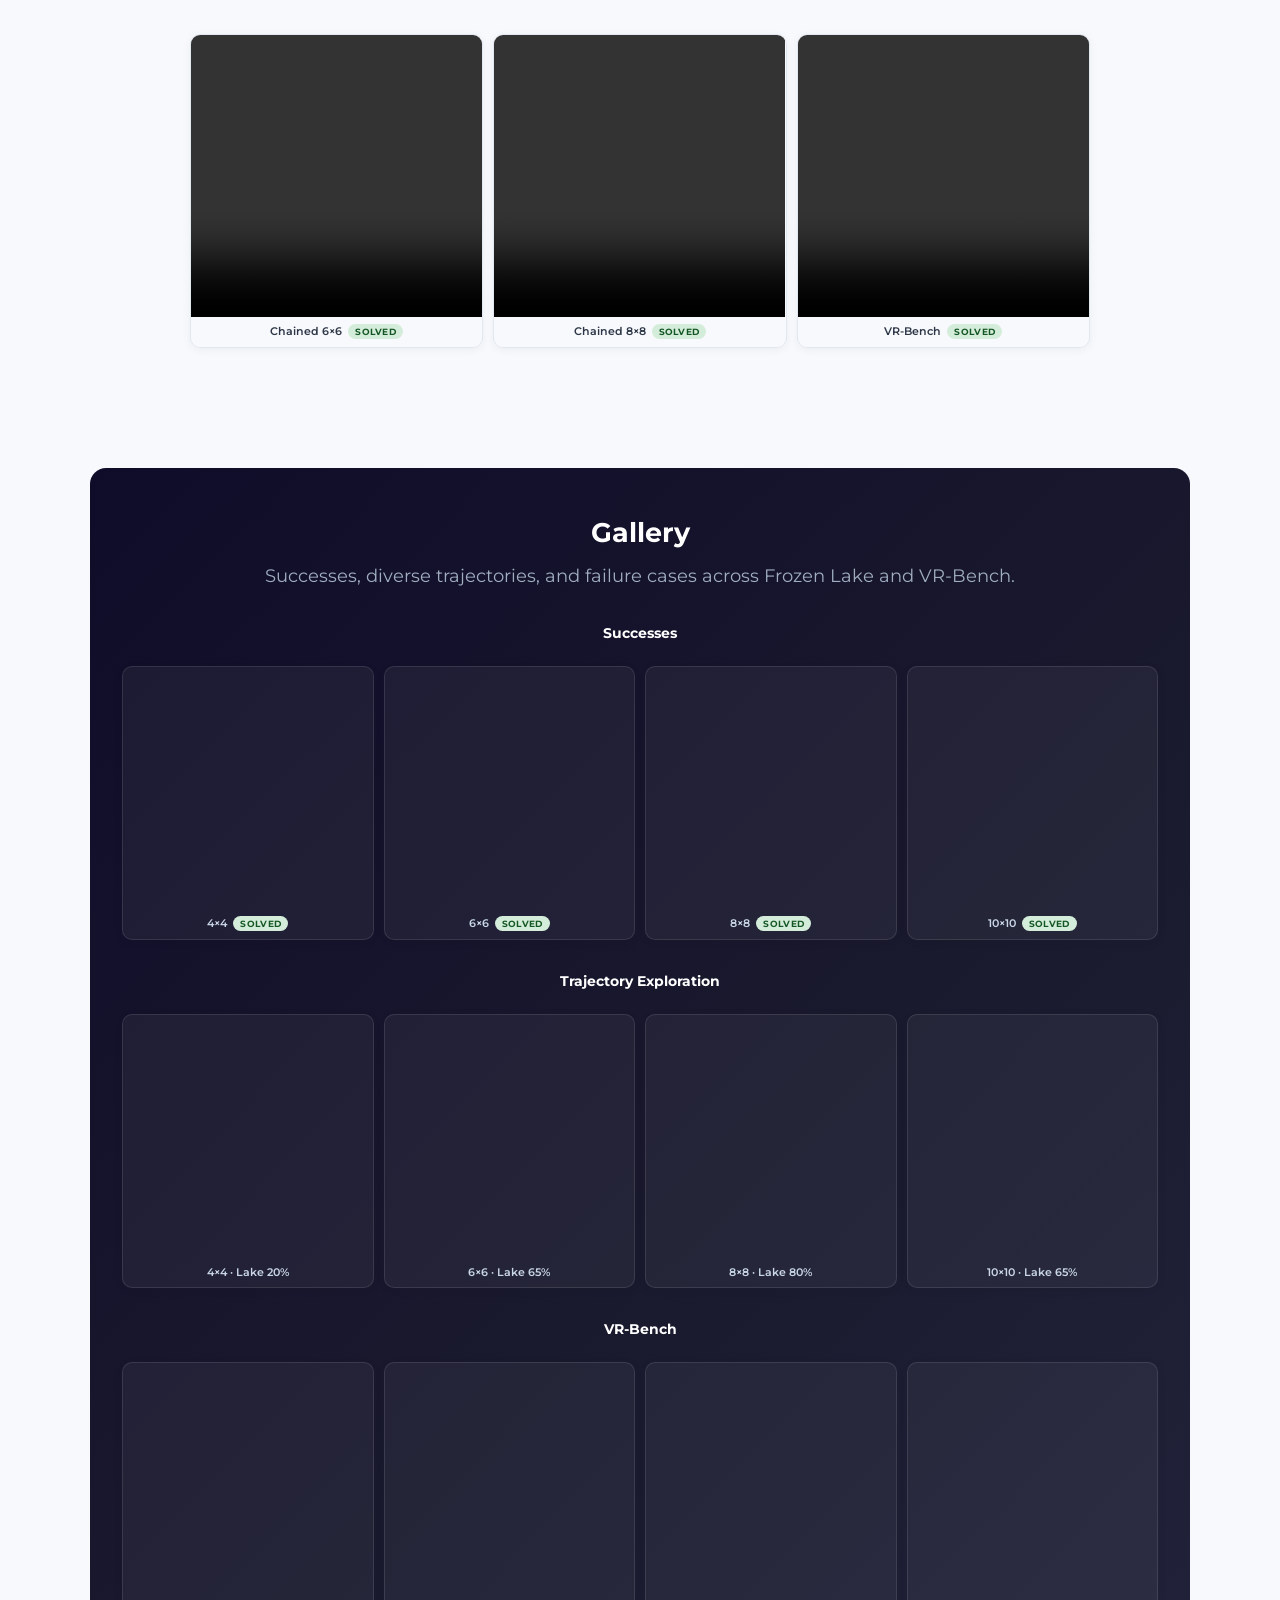
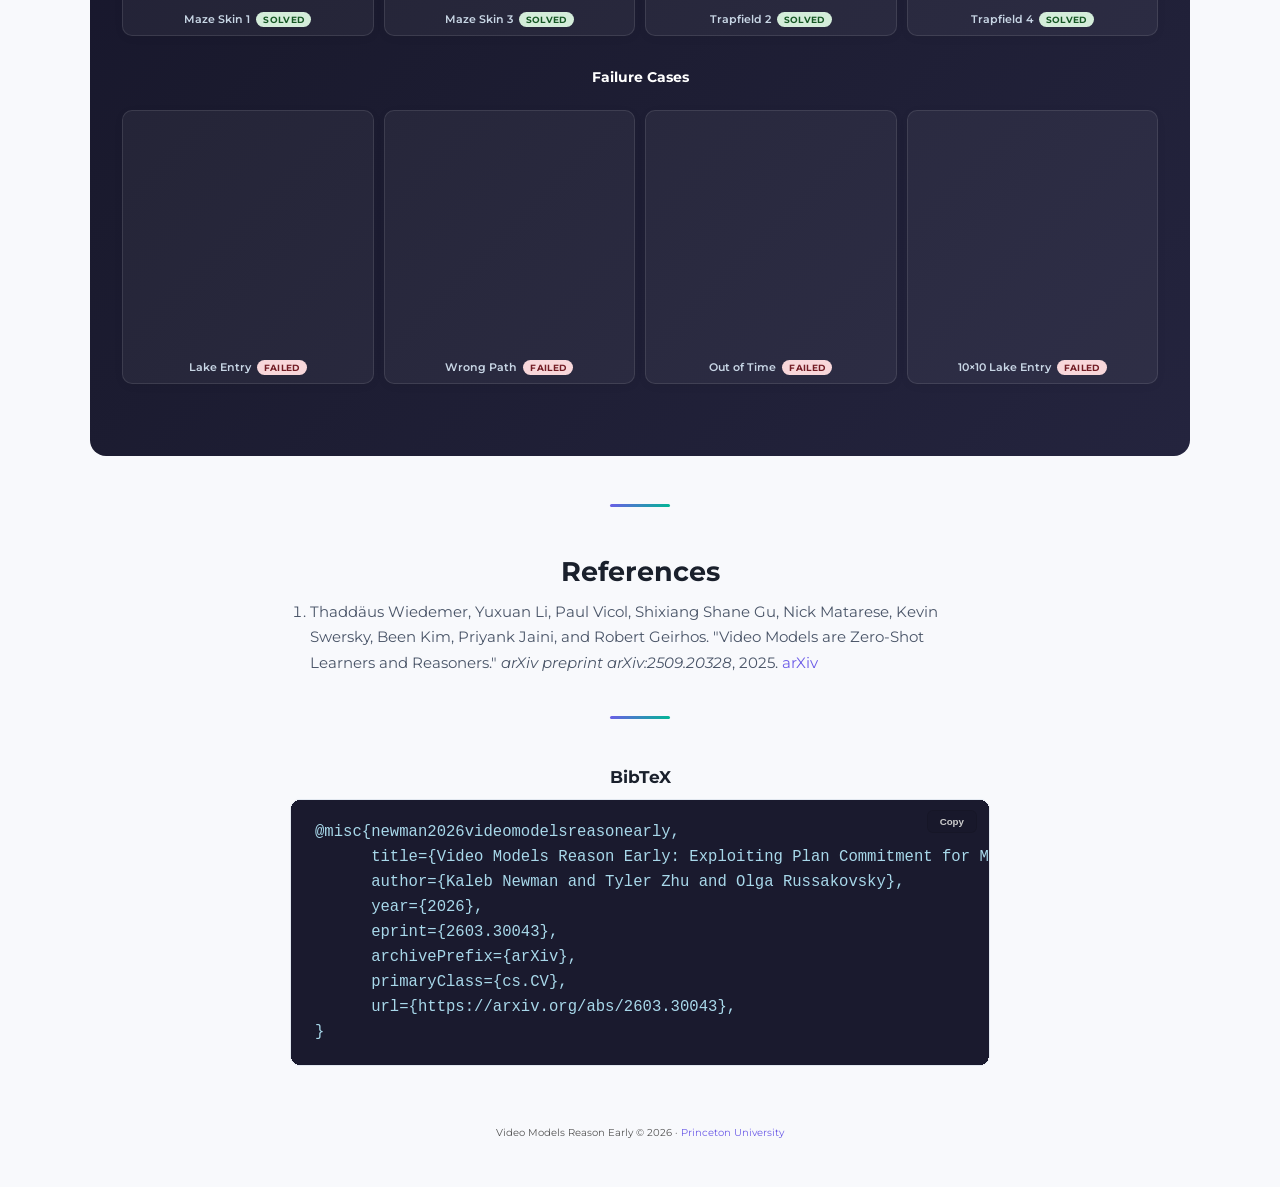
==== commit 7bdde3be: "update font, hover, references." ====
--- a/index.html
+++ b/index.html
@@ -6,6 +6,8 @@
   <title>Video Models Reason Early</title>
   <link rel="preconnect" href="https://fonts.googleapis.com">
   <link href="https://fonts.googleapis.com/css2?family=Inter:wght@400;500;600;700;800;900&display=swap" rel="stylesheet">
+  <link href="https://fonts.googleapis.com/css2?family=Roboto:wght@400;500;600;700;800;900&display=swap" rel="stylesheet">
+  <link href="https://fonts.googleapis.com/css2?family=Montserrat:wght@400;500;600;700;800;900&display=swap" rel="stylesheet">
   <style>
     :root {
       --accent-1: #6c5ce7;
@@ -17,7 +19,7 @@
     *, *::before, *::after { box-sizing: border-box; margin: 0; padding: 0; }
     html { scroll-behavior: smooth; font-size: 13px; }
     body {
-      font-family: 'Inter', system-ui, sans-serif;
+      font-family: 'Montserrat', 'Roboto', 'Inter', system-ui, sans-serif;
       background: #f8f9fc;
       color: var(--text);
       min-height: 100vh;
@@ -61,7 +63,7 @@
 
     h1 {
       font-size: 3.4rem;
-      font-weight: 800;
+      font-weight: 700;
       line-height: 1.12;
       letter-spacing: -1px;
       margin-bottom: 20px;
@@ -80,12 +82,12 @@
       font-size: 1.5rem;
       color: #4a5568;
       margin-bottom: 10px;
-      font-weight: 500;
+      font-weight: 400;
     }
     .affiliation {
       font-size: 1.5rem;
       color: var(--text-dim);
-      margin-bottom: 36px;
+      margin-bottom: 12px;
     }
 
     .synopsis {
@@ -103,15 +105,15 @@
       gap: 12px;
       justify-content: center;
       flex-wrap: wrap;
-      margin-bottom: 15px;
+      margin-bottom: 36px;
     }
     .links a {
       display: inline-flex;
       align-items: center;
       gap: 6px;
-      padding: 10px 24px;
+      padding: 12px 24px;
       border-radius: 50px;
-      font-size: 1.1rem;
+      font-size: 1.2rem;
       font-weight: 700;
       text-decoration: none;
       transition: transform 0.2s, box-shadow 0.2s;
@@ -218,6 +220,24 @@
     }
 
     /* BibTeX */
+    .references-section {
+      max-width: 700px;
+      margin: 0 auto 40px;
+      text-align: left;
+    }
+    .references-section .section-title {
+      text-align: center;
+    }
+    .references-section ol {
+      padding-left: 20px;
+      font-size: 1.15rem;
+      line-height: 1.7;
+      color: #4a5568;
+    }
+    .references-section ol li { margin-bottom: 8px; }
+    .references-section a { color: var(--accent-1); text-decoration: none; }
+    .references-section a:hover { text-decoration: underline; }
+
     .bibtex-section {
       max-width: 700px;
       margin: 0 auto 40px;
@@ -270,7 +290,7 @@
     /* Figure blocks */
     .fig-block { text-align: center; margin: 32px auto; }
     .fig-block img { max-width: 100%; border-radius: 10px; box-shadow: 0 4px 16px rgba(0,0,0,0.06); }
-    .fig-caption { font-size: 0.95rem; color: var(--text-dim); max-width: 700px; margin: 10px auto 0; line-height: 1.5; }
+    .fig-caption { font-size: 1.2rem; color: var(--text-dim); max-width: 700px; margin: 10px auto 0; line-height: 1.5; }
 
     /* Two-column figure row */
     .fig-row { display: grid; grid-template-columns: 1fr 1fr; gap: 20px; margin: 28px auto; max-width: 900px; }
@@ -297,9 +317,37 @@
     .vid-grid.c2 { grid-template-columns: repeat(2, 1fr); max-width: 700px; }
     .vid-grid.c3 { grid-template-columns: repeat(3, 1fr); max-width: 900px; }
     .vid-grid.c4 { grid-template-columns: repeat(4, 1fr); }
-    .vid-card { border-radius: 10px; overflow: hidden; border: 1px solid #e2e8f0; box-shadow: 0 2px 10px rgba(0,0,0,0.05); }
+    .vid-card { border-radius: 10px; overflow: hidden; border: 1px solid #e2e8f0; box-shadow: 0 2px 10px rgba(0,0,0,0.05); position: relative; }
     .vid-card video { width: 100%; display: block; aspect-ratio: 480/464; object-fit: cover; }
     .vid-card .vlabel { padding: 8px 10px; font-size: 0.85rem; font-weight: 600; text-align: center; color: var(--text); }
+    .vid-card .prompt-overlay {
+      position: absolute;
+      inset: 0;
+      background: rgba(0,0,0,0.82);
+      color: #f0f0f0;
+      opacity: 0;
+      transition: opacity 0.25s;
+      display: flex;
+      flex-direction: column;
+      padding: 10px;
+      overflow-y: auto;
+      text-align: left;
+      pointer-events: none;
+    }
+    .vid-card:hover .prompt-overlay { opacity: 1; pointer-events: auto; }
+    .prompt-overlay .prompt-title {
+      font-size: 0.85rem;
+      font-weight: 700;
+      color: #55efc4;
+      margin-bottom: 6px;
+      flex-shrink: 0;
+    }
+    .prompt-overlay .prompt-text {
+      font-size: 0.7rem;
+      line-height: 1.45;
+      color: #dfe6e9;
+      white-space: pre-wrap;
+    }
     .tag { display:inline-block; padding:2px 7px; border-radius:50px; font-size:0.7rem; font-weight:700; margin-left:3px; letter-spacing:0.3px; text-transform:uppercase; }
     .tag-ok { background:#d4edda; color:#155724; }
     .tag-fail { background:#f8d7da; color:#721c24; }
@@ -345,11 +393,15 @@
   <p class="authors"><a href="https://knewman2.github.io/" style="color:inherit;text-decoration:none;">Kaleb Newman</a> &nbsp;&middot;&nbsp; <a href="https://tylerzhu.com/" style="color:inherit;text-decoration:none;">Tyler Zhu</a> &nbsp;&middot;&nbsp; <a href="https://www.cs.princeton.edu/~olgarus/" style="color:inherit;text-decoration:none;">Olga Russakovsky</a></p>
   <p class="affiliation">Princeton University</p>
 
+  <div class="links">
+    <a href="https://arxiv.org/abs/2603.30043" class="btn-arxiv">&#128218; arXiv</a>
+  </div>
+
   <p class="synopsis">
     Video generation models have demonstrated emergent reasoning capabilities like solving mazes, puzzles, and physical reasoning tasks without task-specific training.
     Yet despite growing interest, we lack a basic understanding of <em>how</em> such reasoning emerges during generation and how reliably we can elicit it.
     We study the internal planning dynamics of video models using maze-solving as a controlled testbed. We discover
-    <strong>early plan commitment</strong>:video diffusion models
+    <strong>early plan commitment</strong>: video diffusion models
     commit to a high-level motion plan within the first few denoising steps,
     after which further denoising alters visual details but not the underlying
     trajectory.
@@ -357,26 +409,59 @@
     <strong>7% to 67%</strong> on long mazes and by <strong>2.5&times;</strong> overall on hard tasks.
   </p>
 
-  <div class="links">
-    <a href="https://arxiv.org/abs/2603.30043" class="btn-arxiv">&#128218; arXiv</a>
-  </div>
 
   <div class="divider"></div>
 
   <!-- ==================== VIDEO MODELS CAN REASON ==================== -->
   <div class="section-title">Video Models Can Reason</div>
   <p class="section-desc">
-    Given just an image of a maze and a text prompt, off-the-shelf video diffusion models can successfully generate solutions to complex mazes
-    across a range of diverse visual settings.
+    Given just an image of a maze and a text prompt (hover to see!), off-the-shelf video diffusion models can successfully generate solutions to complex mazes
+    across a range of diverse visual settings <a href="#references">[1]</a>.
   </p>
 
   <div class="vid-grid c3">
-    <div class="vid-card"><video autoplay muted loop playsinline><source src="videos_cropped/intro/intro_s4_size_4_norm_lake_20_maze_001_seed_101604.mp4" type="video/mp4"></video></div>
-    <div class="vid-card"><video autoplay muted loop playsinline><source src="videos_cropped/intro/intro_s6_size_6_norm_lake_20_maze_001_seed_428424.mp4" type="video/mp4"></video></div>
-    <div class="vid-card"><video autoplay muted loop playsinline><source src="videos_cropped/intro/intro_fl3.mp4" type="video/mp4"></video></div>
-    <div class="vid-card"><video autoplay muted loop playsinline><source src="videos_cropped/intro/intro_vr_maze_1_new.mp4" type="video/mp4"></video></div>
-    <div class="vid-card"><video autoplay muted loop playsinline><source src="videos_cropped/intro/intro_vr_maze_2_easy_puzzle_0002_seed_351910.mp4" type="video/mp4"></video></div>
-    <div class="vid-card"><video autoplay muted loop playsinline><source src="videos_cropped/intro/intro_vr_maze4_easy.mp4" type="video/mp4"></video></div>
+    <div class="vid-card">
+      <video autoplay muted loop playsinline><source src="videos_cropped/intro/intro_s4_size_4_norm_lake_20_maze_001_seed_101604.mp4" type="video/mp4"></video>
+      <div class="prompt-overlay"><div class="prompt-title">Frozen Lake Prompt</div><div class="prompt-text">Animate the elf moving step by step toward the gift while carefully avoiding the icy frozen lake. Highlight the successful path and end with the elf touching the gift. There are no changes to the layout of the maze. No new lakes or characters appear. Static camera. No zoom. No pan. No glitches, noise, or artifacts.</div></div>
+    </div>
+    <div class="vid-card">
+      <video autoplay muted loop playsinline><source src="videos_cropped/intro/intro_s6_size_6_norm_lake_20_maze_001_seed_428424.mp4" type="video/mp4"></video>
+      <div class="prompt-overlay"><div class="prompt-title">Frozen Lake Prompt</div><div class="prompt-text">Animate the elf moving step by step toward the gift while carefully avoiding the icy frozen lake. Highlight the successful path and end with the elf touching the gift. There are no changes to the layout of the maze. No new lakes or characters appear. Static camera. No zoom. No pan. No glitches, noise, or artifacts.</div></div>
+    </div>
+    <div class="vid-card">
+      <video autoplay muted loop playsinline><source src="videos_cropped/intro/intro_fl3.mp4" type="video/mp4"></video>
+      <div class="prompt-overlay"><div class="prompt-title">Frozen Lake Prompt</div><div class="prompt-text">Animate the elf moving step by step toward the gift while carefully avoiding the icy frozen lake. Highlight the successful path and end with the elf touching the gift. There are no changes to the layout of the maze. No new lakes or characters appear. Static camera. No zoom. No pan. No glitches, noise, or artifacts.</div></div>
+    </div>
+    <div class="vid-card">
+      <video autoplay muted loop playsinline><source src="videos_cropped/intro/intro_vr_maze_1_new.mp4" type="video/mp4"></video>
+      <div class="prompt-overlay"><div class="prompt-title">VR-Bench Maze Prompt (Skin 1)</div><div class="prompt-text">Create a 2D animation based on the provided image of a maze. The red circle slides smoothly along the white square path, stopping perfectly on the green square. The red circle never slides or crosses into the light blue square areas of the maze. The camera is a static, top-down view showing the entire maze.
+
+Maze: The maze paths are white square, the walls are light blue square. The red circle moves to the goal position, represented by green square. The red circle slides smoothly along the white square path. The red circle never slides or crosses into the light blue square areas of the maze. The red circle stops perfectly on the green square.
+
+Scene: No change in scene composition. No change in the layout of the maze. The red circle travels along the white square path without speeding up or slowing down.
+
+Camera: Static camera. No zoom. No pan. No glitches, noise, or artifacts.</div></div>
+    </div>
+    <div class="vid-card">
+      <video autoplay muted loop playsinline><source src="videos_cropped/intro/intro_vr_maze_2_easy_puzzle_0002_seed_351910.mp4" type="video/mp4"></video>
+      <div class="prompt-overlay"><div class="prompt-title">VR-Bench Maze Prompt (Skin 2)</div><div class="prompt-text">Create a 2D animation based on the provided image of a maze. The white rabbit slides smoothly along the green grass tiles path, stopping perfectly on the orange carrots. The white rabbit never slides or crosses into the gray rock areas of the maze. The camera is a static, top-down view showing the entire maze.
+
+Maze: The maze paths are green grass tiles, the walls are gray rock. The white rabbit moves to the goal position, represented by orange carrots. The white rabbit slides smoothly along the green grass tiles path. The white rabbit never slides or crosses into the gray rock areas of the maze. The white rabbit stops perfectly on the orange carrots.
+
+Scene: No change in scene composition. No change in the layout of the maze. The white rabbit travels along the green grass tiles path without speeding up or slowing down.
+
+Camera: Static camera. No zoom. No pan. No glitches, noise, or artifacts.</div></div>
+    </div>
+    <div class="vid-card">
+      <video autoplay muted loop playsinline><source src="videos_cropped/intro/intro_vr_maze4_easy.mp4" type="video/mp4"></video>
+      <div class="prompt-overlay"><div class="prompt-title">VR-Bench Maze Prompt (Skin 4)</div><div class="prompt-text">Create a 2D animation based on the provided image of a maze. The anime schoolgirl slides smoothly along the wooden floor tiles path, stopping perfectly on the green square. The anime schoolgirl never slides or crosses into the gray stone wall areas of the maze. The camera is a static, top-down view showing the entire maze.
+
+Maze: The maze paths are wooden floor tiles, the walls are gray stone wall. The anime schoolgirl moves to the goal position, represented by green square. The anime schoolgirl slides smoothly along the wooden floor tiles path. The anime schoolgirl never slides or crosses into the gray stone wall areas of the maze. The anime schoolgirl stops perfectly on the green square.
+
+Scene: No change in scene composition. No change in the layout of the maze. The anime schoolgirl travels along the wooden floor tiles path without speeding up or slowing down.
+
+Camera: Static camera. No zoom. No pan. No glitches, noise, or artifacts.</div></div>
+    </div>
   </div>
 
   <p class="body-text">
@@ -442,22 +527,22 @@
 
   <p class="body-text">
     A natural follow-up: can we get diverse trajectories by <em>refining</em> the same seed?
-    Refinement&mdash;re-noising an intermediate prediction and continuing denoising&mdash;is a common technique
+    Refinement, i.e., re-noising an intermediate prediction and continuing denoising, is a common technique
     for sample diversity in flow matching. We find it produces at most 25% trajectory diversity, compared to 68%
-    between entirely different seeds (dashed line). <strong>The route is encoded in the initial noise,
-    and refinement cannot escape it.</strong>
+    between entirely different seeds (dashed line). <strong>The trajectory is encoded in the initial noise,
+    and refinement cannot change it.</strong>
   </p>
 
   <div class="callout">
     If early trajectories predict final success, then <strong>inference-time compute should screen more candidate trajectories</strong> rather than fully denoising every seed.
   </div>
 
-  <div class="divider"></div>
+  <!-- <div class="divider"></div> -->
 
   <!-- ==================== EPBS ==================== -->
-  <div class="section-title">Early Planning Beam Search (EPBS)</div>
+  <!-- <div class="section-title">Early Planning Beam Search (EPBS)</div> -->
   <p class="body-text">
-    This insight motivates <strong>EPBS</strong>: instead of fully denoising every seed, we partially denoise
+    This insight motivates <strong>Early Planning Beam Search (EPBS)</strong>: instead of fully denoising every seed, we partially denoise
     a large pool of candidates for just a few steps, decode their early trajectory plans, and score them with a
     lightweight verifier. Only the top-K candidates are fully denoised&mdash;the rest are discarded, saving the
     vast majority of compute. Under a fixed budget of function evaluations, EPBS screens far more candidate
@@ -618,6 +703,15 @@
   </div>
 
   <!-- ==================== BIBTEX ==================== -->
+  <div class="divider"></div>
+
+  <div id="references" class="references-section">
+    <div class="section-title">References</div>
+    <ol>
+      <li>Thaddäus Wiedemer, Yuxuan Li, Paul Vicol, Shixiang Shane Gu, Nick Matarese, Kevin Swersky, Been Kim, Priyank Jaini, and Robert Geirhos. "Video Models are Zero-Shot Learners and Reasoners." <em>arXiv preprint arXiv:2509.20328</em>, 2025. <a href="https://arxiv.org/abs/2509.20328">arXiv</a></li>
+    </ol>
+  </div>
+
   <div class="divider"></div>
 
   <div class="bibtex-section">
